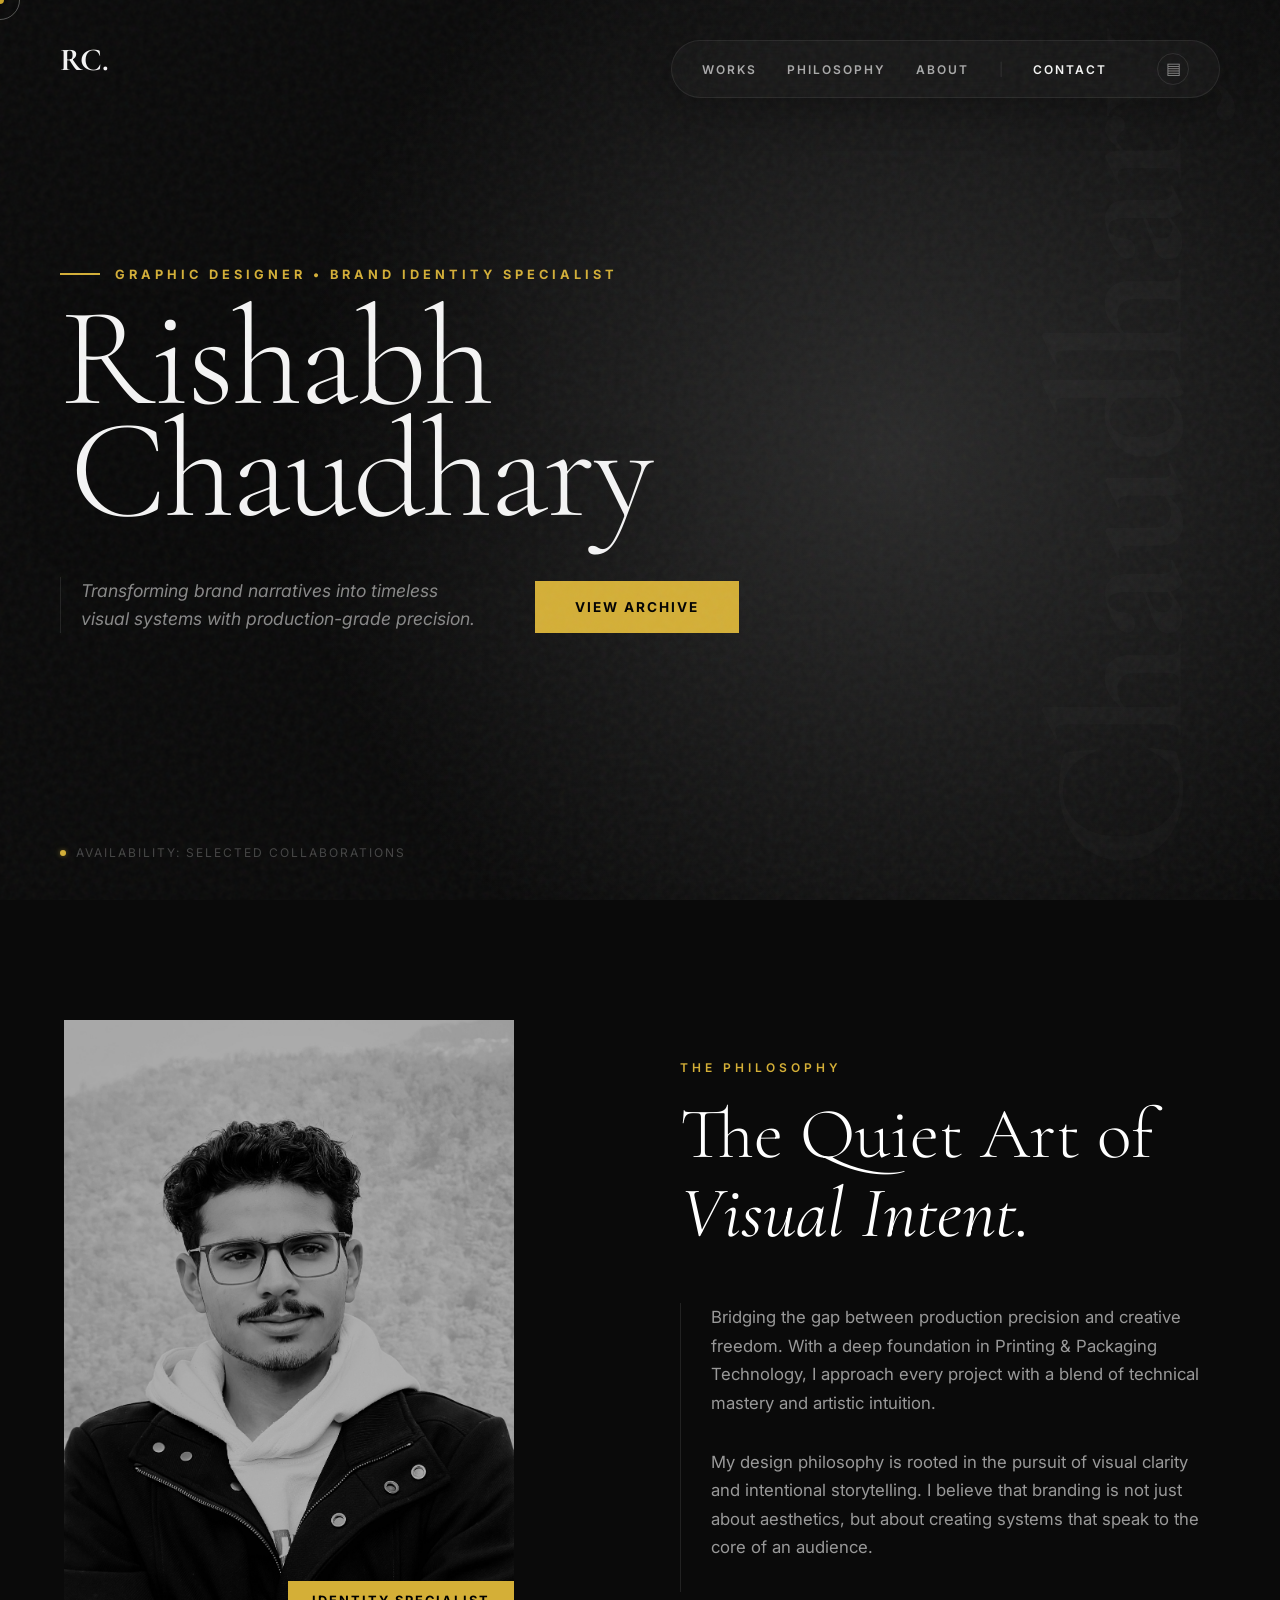
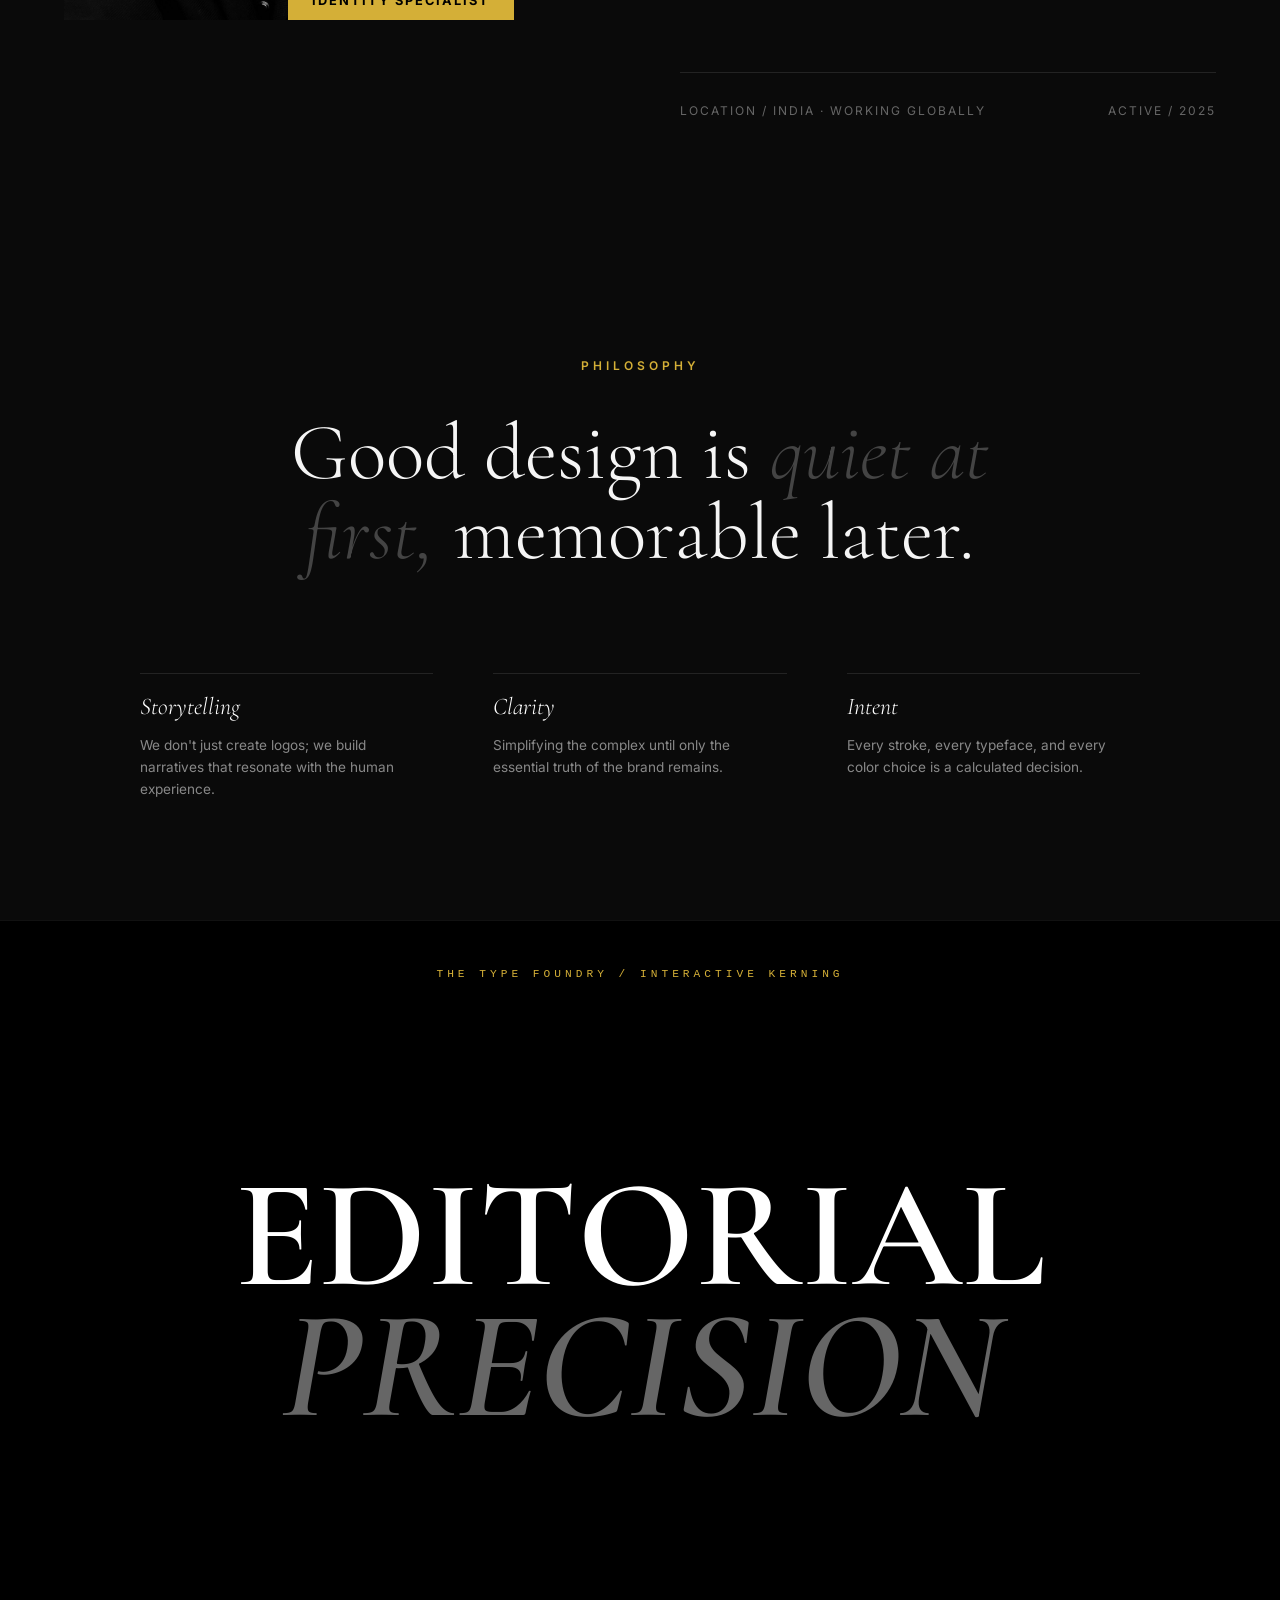
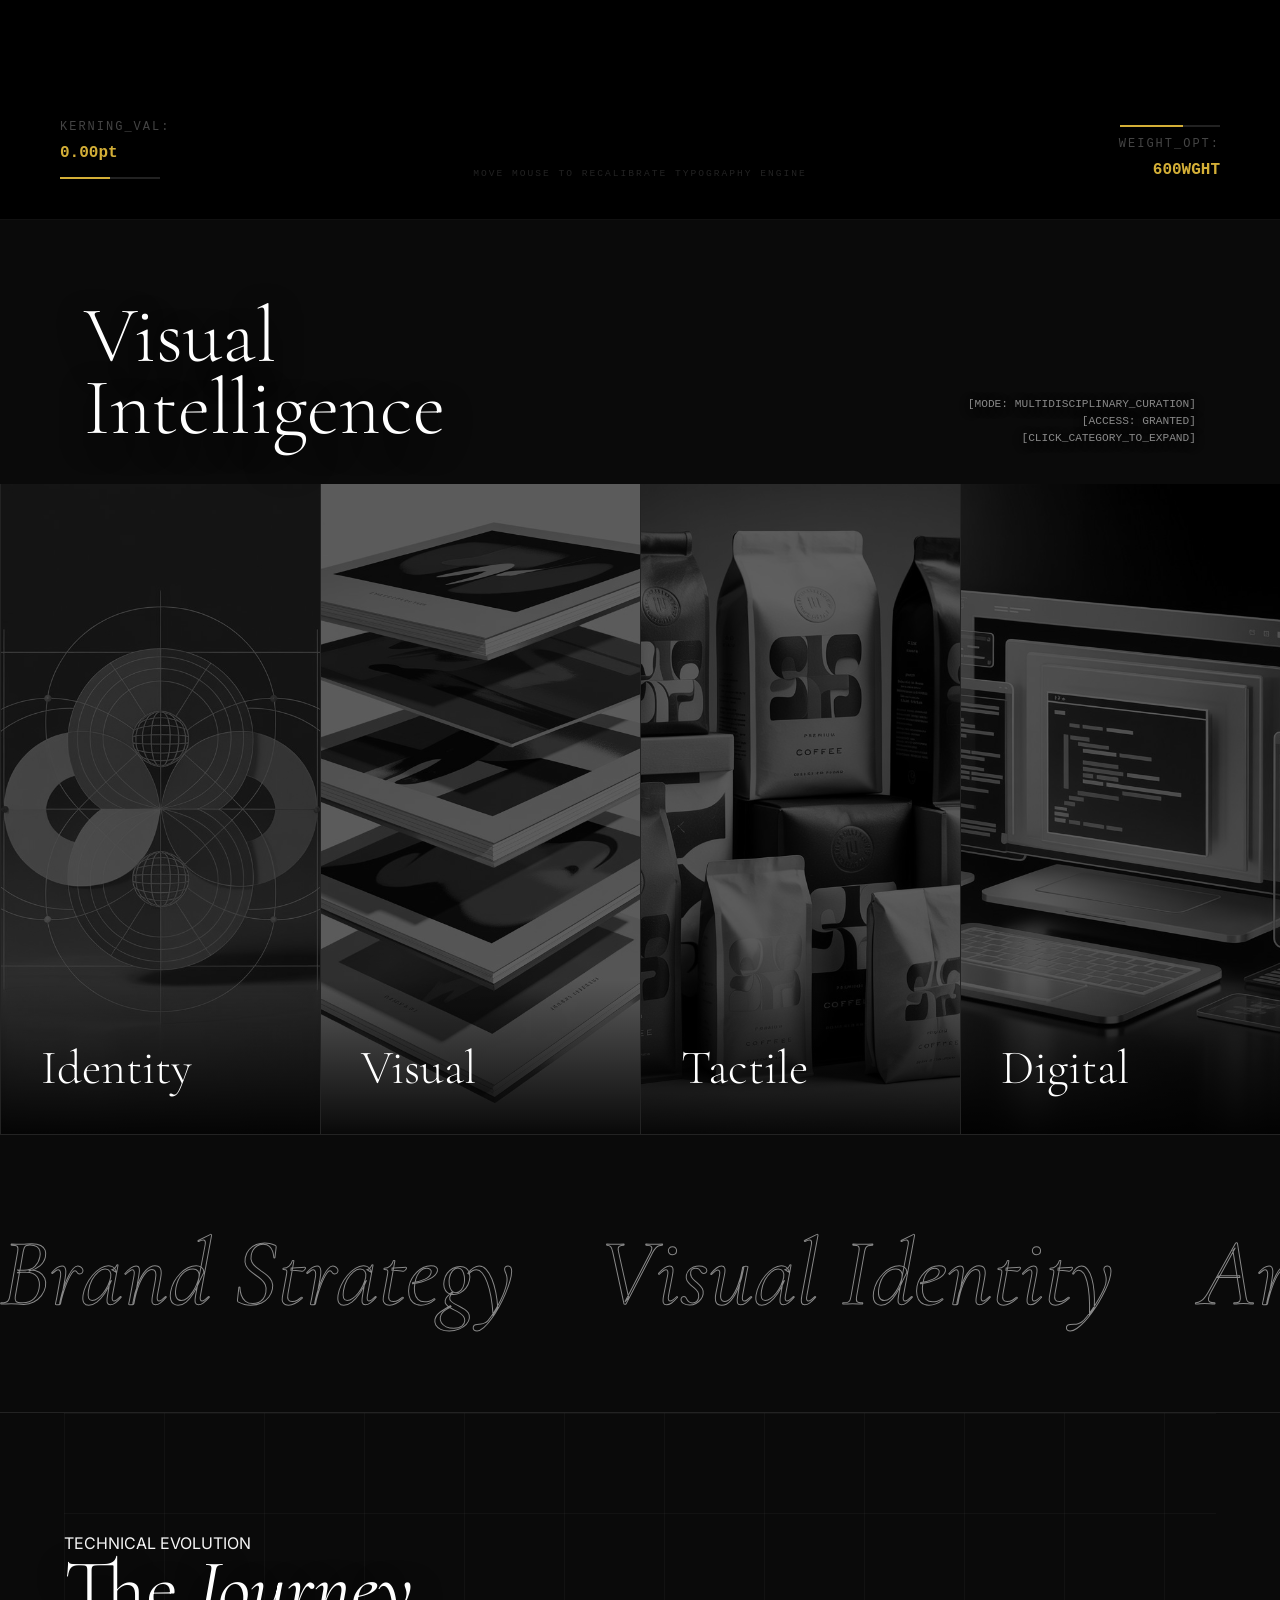
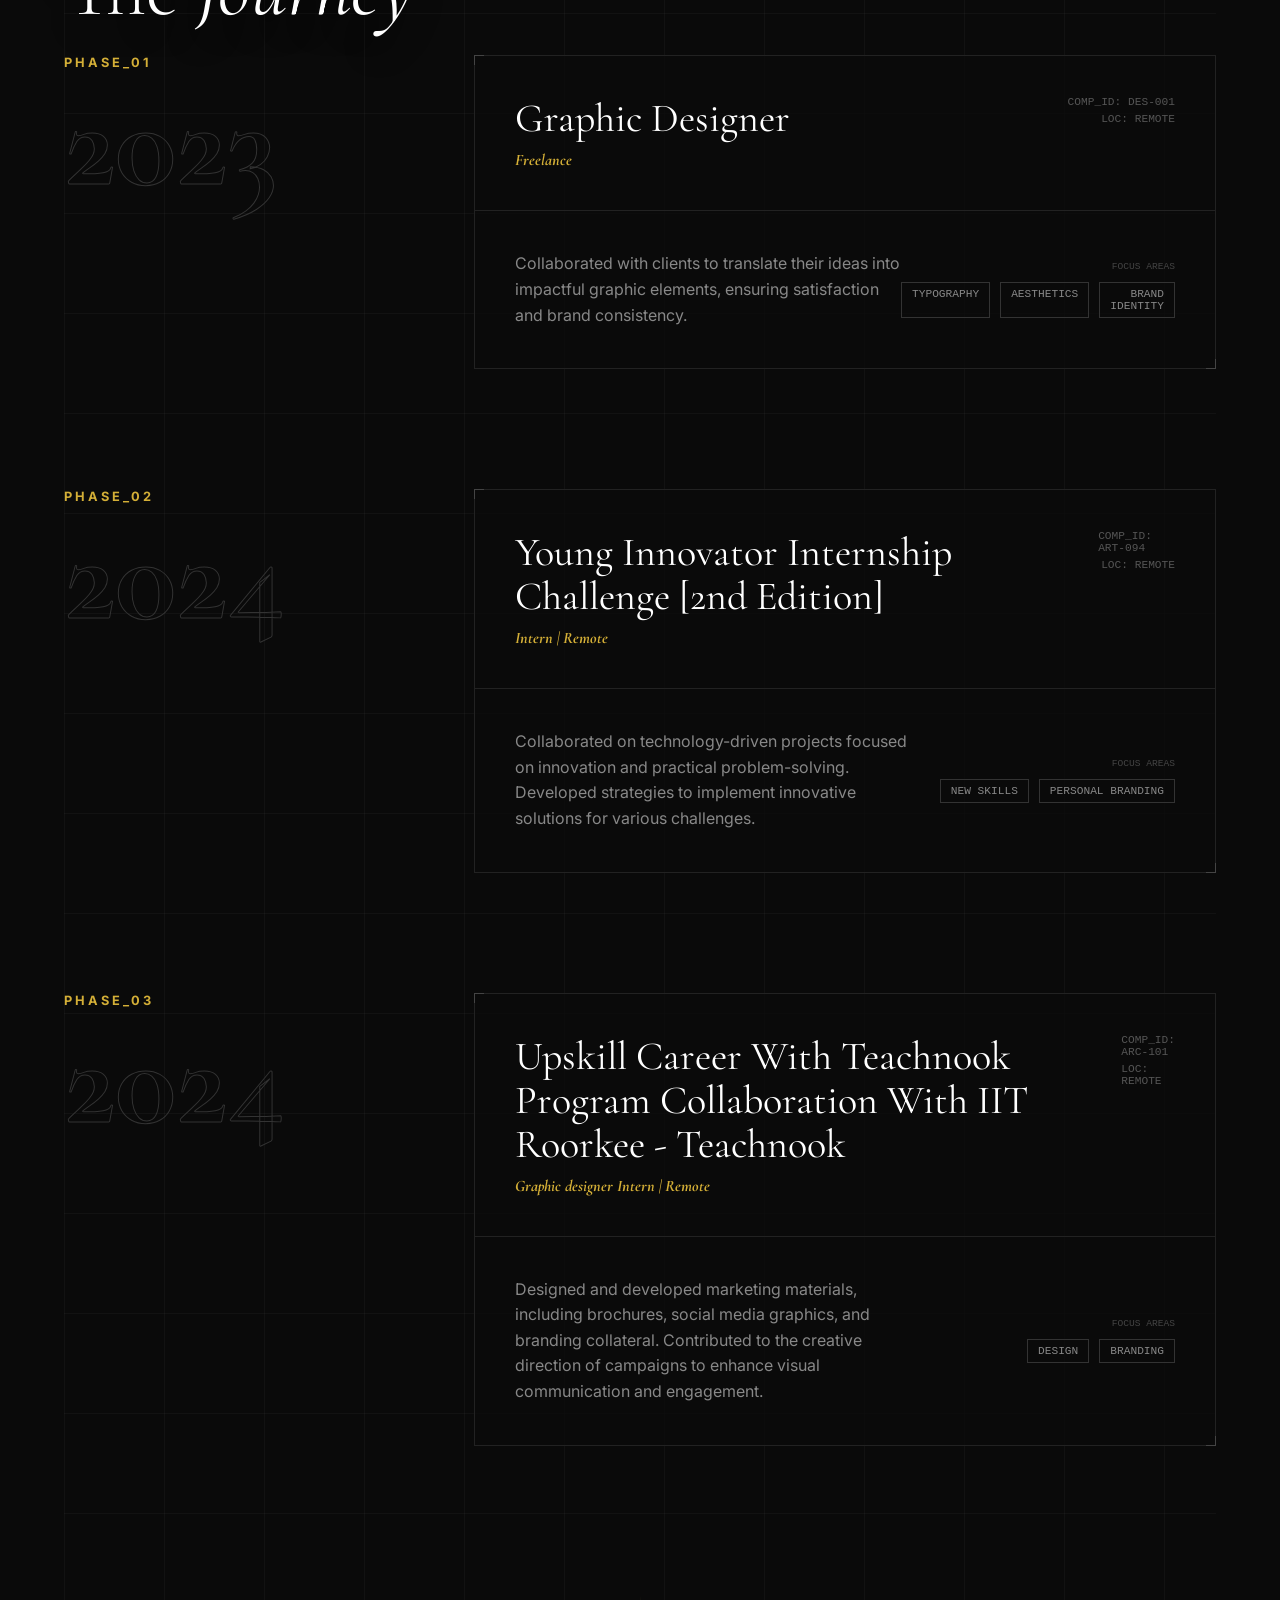
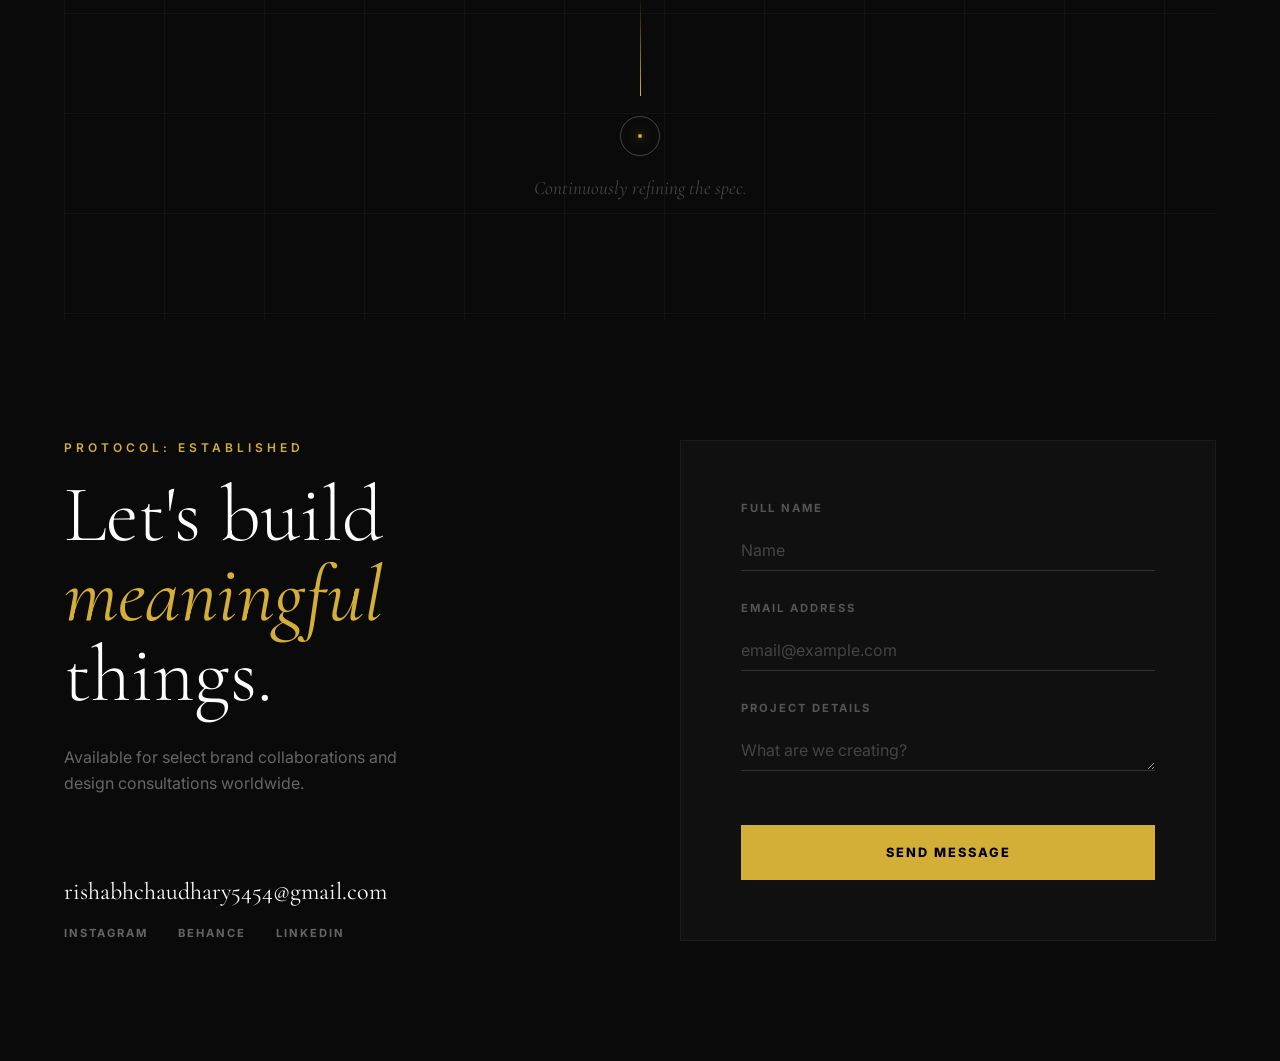
==== index.html @ 28a24e9d "Initial commit: High-end portfolio design with responsive layout and animations" ====
<!DOCTYPE html>
<html lang="en">

<head>
    <meta charset="UTF-8">
    <meta name="viewport" content="width=device-width, initial-scale=1.0">
    <title>Rishabh Chaudhary | Brand Architect</title>
    <link rel="stylesheet" href="styles.css">
</head>

<body>
    <!-- Film Grain Overlay -->
    <div class="grain-overlay"></div>

    <!-- Loading Screen (Cinematic Blueprint) -->
    <div id="loader" class="loader-container">
        <div class="loader-grid-bg"></div>

        <!-- Center Content -->
        <div class="loader-content">
            <div class="loader-logo-frame">
                <span class="loader-logo-text">RC.</span>
                <div class="loader-scanline"></div>
            </div>
            <div class="loader-title">VISUAL INTELLIGENCE</div>
            <div class="loader-status">INITIALIZING SYSTEM...</div>
        </div>

        <!-- Corner Data -->
        <div class="loader-corner tl">
            <span>SYS_CHECK: OK</span>
            <span>MEM: <span id="mem-val">45</span>%</span>
        </div>
        <div class="loader-corner tr">
            <span>LOC: NEW_PORTFOLIO</span>
            <span>V.2.0.25</span>
        </div>
        <div class="loader-corner bl">
            <span>LAT: 28.6139° N</span>
            <span>LNG: 77.2090° E</span>
        </div>
        <div class="loader-corner br">
            <span id="loader-counter">00</span>
            <span class="loader-label">LOAD_PROGRESS</span>
        </div>
    </div>

    <!-- Navigation (Floating Pill) -->
    <nav class="nav-container">
        <a href="#" class="logo">RC.</a>
        <div class="nav-pill">
            <!-- Mobile Nav Toggle -->
            <button id="nav-toggle" class="nav-toggle-btn" aria-label="Toggle Menu">
                <span class="nav-icon">＋</span>
            </button>

            <!-- Nav Links (Desktop) / Drawer (Mobile) -->
            <div class="nav-links-wrapper" id="nav-drawer">
                <a href="#work" class="nav-item">Works</a>
                <a href="#philosophy" class="nav-item">Philosophy</a>
                <a href="#about" class="nav-item">About</a>
                <span class="nav-divider">|</span>
                <a href="#contact" class="nav-item contact-link">Contact</a>
            </div>

            <!-- Blueprint Toggle -->
            <button id="blueprint-toggle" class="bp-toggle-btn" title="Toggle Blueprint Mode">
                <span class="bp-icon">▤</span>
            </button>
        </div>
    </nav>

    <!-- Hero Section -->
    <header class="hero">
        <!-- Background Gradient -->
        <div class="hero-bg-gradient"></div>

        <!-- Vertical Watermark -->
        <div class="hero-watermark">Chaudhary</div>

        <div class="hero-content container">
            <!-- Top Tag -->
            <div class="hero-top-tag">
                <span class="gold-dash"></span>
                Graphic Designer • Brand Identity Specialist
            </div>

            <!-- Main Title -->
            <h1 class="hero-title">Rishabh<br><span class="hero-italic"> </span>Chaudhary</span></h1>

            <!-- Description Row -->
            <div class="hero-desc-row">
                <p class="hero-desc-text">
                    Transforming brand narratives into timeless<br>
                    visual systems with production-grade precision.
                </p>
                <a href="#visual-intelligence" class="btn-solid-gold">View Archive</a>
            </div>
        </div>

        <!-- Bottom Left Availability -->
        <div class="availability-bar">
            <span class="status-dot"></span>
            Availability: Selected Collaborations
        </div>
    </header>

    <!-- About Section (High End) -->
    <section id="about" class="section-padding container">
        <div class="about-grid">
            <div class="about-image-wrapper">
                <div class="about-image" style="background-image: url('images/portrait.jpg');"></div>
                <!-- Identity Specialist Badge -->
                <div class="identity-badge">Identity Specialist</div>
            </div>

            <div class="about-content">
                <div class="section-label">The Philosophy</div>
                <h2 class="about-headline">The Quiet Art of <br><span class="serif-italic">Visual Intent.</span></h2>

                <div class="about-body-group">
                    <div class="body-indicator"></div>
                    <div class="about-text-content">
                        <p>Bridging the gap between production precision and creative freedom. With a deep foundation in
                            Printing & Packaging Technology, I approach every project with a blend of technical mastery
                            and artistic intuition.</p>
                        <p>My design philosophy is rooted in the pursuit of visual clarity and intentional storytelling.
                            I believe that branding is not just about aesthetics, but about creating systems that speak
                            to the core of an audience.</p>
                    </div>
                </div>

                <div class="about-footer">
                    <span>Location / India · Working Globally</span>
                    <span>Active / 2025</span>
                </div>
            </div>
        </div>
    </section>

    <!-- Philosophy Section (New) -->
    <section id="philosophy" class="section-padding container">
        <div class="philosophy-wrapper">
            <div class="section-label centered">Philosophy</div>

            <h2 class="philosophy-quote">
                Good design is <span class="quote-dim">quiet at<br>first,</span> memorable later.
            </h2>

            <div class="philosophy-grid">
                <div class="philo-item">
                    <h3 class="philo-title">Storytelling</h3>
                    <p class="philo-desc">We don't just create logos; we build narratives that resonate with the human
                        experience.</p>
                </div>
                <div class="philo-item">
                    <h3 class="philo-title">Clarity</h3>
                    <p class="philo-desc">Simplifying the complex until only the essential truth of the brand remains.
                    </p>
                </div>
                <div class="philo-item">
                    <h3 class="philo-title">Intent</h3>
                    <p class="philo-desc">Every stroke, every typeface, and every color choice is a calculated decision.
                    </p>
                </div>
            </div>
        </div>
    </section>

    <!-- The Type Foundry (Typography Lab) -->
    <section id="type-foundry" class="tf-section">
        <!-- Top Label -->
        <div class="tf-header">
            <span class="tf-label">The Type Foundry / Interactive Kerning</span>
        </div>

        <!-- Main Interactive Display -->
        <div class="tf-display-container">
            <div class="tf-word-row">
                <span class="tf-char">E</span><span class="tf-char">D</span><span class="tf-char">I</span><span
                    class="tf-char">T</span><span class="tf-char">O</span><span class="tf-char">R</span><span
                    class="tf-char">I</span><span class="tf-char">A</span><span class="tf-char">L</span>
            </div>
            <div class="tf-word-row italic">
                <span class="tf-char">P</span><span class="tf-char">R</span><span class="tf-char">E</span><span
                    class="tf-char">C</span><span class="tf-char">I</span><span class="tf-char">S</span><span
                    class="tf-char">I</span><span class="tf-char">O</span><span class="tf-char">N</span>
            </div>
        </div>

        <!-- Heads-Up Display (HUD) -->
        <div class="tf-hud">
            <div class="hud-group">
                <span class="hud-label">KERNING_VAL:</span>
                <span id="kerning-value" class="hud-value">-0.00pt</span>
                <div class="hud-bar-track">
                    <div id="kerning-bar" class="hud-bar-fill"></div>
                </div>
            </div>

            <div class="hud-center-msg">
                MOVE MOUSE TO RECALIBRATE TYPOGRAPHY ENGINE
            </div>

            <div class="hud-group right-align">
                <div class="hud-bar-track">
                    <div id="weight-bar" class="hud-bar-fill"></div>
                </div>
                <span class="hud-label">WEIGHT_OPT:</span>
                <span id="weight-value" class="hud-value">500WGHT</span>
            </div>
        </div>
    </section>

    <!-- Visual Intelligence (Works Redesign) -->
    <section id="visual-intelligence" class="vi-section">
        <div class="vi-header container">
            <h2 class="vi-title">Visual<br>Intelligence</h2>
            <div class="vi-meta">
                <span>[MODE: MULTIDISCIPLINARY_CURATION]</span>
                <span>[ACCESS: GRANTED]</span>
                <span>[CLICK_CATEGORY_TO_EXPAND]</span>
            </div>
        </div>

        <div class="vi-grid">
            <!-- Identity -->
            <a href="work-identity.html" class="vi-col">
                <div class="vi-bg" style="background-image: url('images/logo.jpeg');">
                </div>
                <div class="vi-overlay"></div>
                <div class="vi-content">
                    <span class="vi-module">MODULE_01</span>
                    <h3 class="vi-label">Identity</h3>
                    <div class="vi-icon">✦</div>
                </div>
            </a>

            <!-- Visual -->
            <a href="work-visual.html" class="vi-col">
                <div class="vi-bg" style="background-image: url('images/posters.jpeg');">
                </div>
                <div class="vi-overlay"></div>
                <div class="vi-content">
                    <span class="vi-module">MODULE_02</span>
                    <h3 class="vi-label">Visual</h3>
                    <div class="vi-icon">✦</div>
                </div>
            </a>

            <!-- Tactile -->
            <a href="work-packaging.html" class="vi-col">
                <div class="vi-bg" style="background-image: url('images/tactile.jpeg');">
                </div>
                <div class="vi-overlay"></div>
                <div class="vi-content">
                    <span class="vi-module">MODULE_03</span>
                    <h3 class="vi-label">Tactile</h3>
                    <div class="vi-icon">✦</div>
                </div>
            </a>

            <!-- Digital -->
            <a href="work-digital.html" class="vi-col">
                <div class="vi-bg" style="background-image: url('images/digital.jpeg');">
                </div>
                <div class="vi-overlay"></div>
                <div class="vi-content">
                    <span class="vi-module">MODULE_04</span>
                    <h3 class="vi-label">Digital</h3>
                    <div class="vi-icon">✦</div>
                </div>
            </a>
        </div>
    </section>

    <!-- Marquee -->
    <section class="marquee-section">
        <div class="marquee-content">
            <span class="marquee-text">Brand Strategy</span>
            <span class="marquee-text">Visual Identity</span>
            <span class="marquee-text">Art Direction</span>
            <span class="marquee-text">Editorial Design</span>
            <span class="marquee-text">Brand Strategy</span>
            <span class="marquee-text">Visual Identity</span>
        </div>
    </section>

    <!-- Timeline (The Journey) -->
    <!-- The Archives (Blueprint Style) -->
    <section class="section-padding container bp-section">
        <!-- Background Grid handled in CSS -->

        <div class="archive-header-row">
            <div class="archive-subtitle">TECHNICAL EVOLUTION</div>
            <h2 class="archive-heading">The <span class="serif-italic">Journey</span></h2>
        </div>

        <div class="blueprint-container">
            <!-- Phase 01 -->
            <div class="bp-row">
                <div class="bp-left">
                    <div class="bp-phase">PHASE_01</div>
                    <div class="bp-year">2023</div>
                </div>
                <div class="bp-card">
                    <div class="bp-card-header">
                        <div class="bp-main-info">
                            <h3 class="bp-role">Graphic Designer</h3>
                            <div class="bp-company">Freelance</div>
                        </div>
                        <div class="bp-tech-specs">
                            <span>COMP_ID: DES-001</span>
                            <span>LOC: Remote</span>
                        </div>
                    </div>
                    <div class="bp-card-body">
                        <p class="bp-desc">Collaborated with clients to translate their ideas into impactful graphic
                            elements, ensuring satisfaction and brand consistency.</p>
                        <div class="bp-focus-areas">
                            <div class="focus-label">FOCUS AREAS</div>
                            <div class="focus-tags">
                                <span>TYPOGRAPHY</span>
                                <span>AESTHETICS</span>
                                <span>BRAND IDENTITY</span>
                            </div>
                        </div>
                    </div>
                    <!-- Corner decorations -->
                    <div class="corner-tl"></div>
                    <div class="corner-br"></div>
                </div>
            </div>

            <!-- Phase 02 -->
            <div class="bp-row">
                <div class="bp-left">
                    <div class="bp-phase">PHASE_02</div>
                    <div class="bp-year">2024</div>
                </div>
                <div class="bp-card">
                    <div class="bp-card-header">
                        <div class="bp-main-info">
                            <h3 class="bp-role">Young Innovator Internship Challenge [2nd Edition]</h3>
                            <div class="bp-company">Intern | Remote </div>
                        </div>
                        <div class="bp-tech-specs">
                            <span>COMP_ID: ART-094</span>
                            <span>LOC: Remote</span>
                        </div>
                    </div>
                    <div class="bp-card-body">
                        <p class="bp-desc">Collaborated on technology-driven projects focused on innovation and
                            practical problem-solving. Developed strategies to implement innovative solutions for
                            various challenges.</p>
                        <div class="bp-focus-areas">
                            <div class="focus-label">FOCUS AREAS</div>
                            <div class="focus-tags">
                                <span>NEW SKILLS</span>
                                <span>PERSONAL BRANDING</span>
                            </div>
                        </div>
                    </div>
                    <div class="corner-tl"></div>
                    <div class="corner-br"></div>
                </div>
            </div>

            <!-- Phase 03 -->
            <div class="bp-row">
                <div class="bp-left">
                    <div class="bp-phase">PHASE_03</div>
                    <div class="bp-year">2024</div>
                </div>
                <div class="bp-card">
                    <div class="bp-card-header">
                        <div class="bp-main-info">
                            <h3 class="bp-role">Upskill Career With Teachnook Program Collaboration With IIT Roorkee -
                                Teachnook</h3>
                            <div class="bp-company">Graphic designer Intern | Remote</div>
                        </div>
                        <div class="bp-tech-specs">
                            <span>COMP_ID: ARC-101</span>
                            <span>LOC: Remote</span>
                        </div>
                    </div>
                    <div class="bp-card-body">
                        <p class="bp-desc">Designed and developed marketing materials, including brochures, social media
                            graphics, and branding collateral. Contributed to the creative direction of campaigns to
                            enhance visual communication and engagement.</p>
                        <div class="bp-focus-areas">
                            <div class="focus-label">FOCUS AREAS</div>
                            <div class="focus-tags">
                                <span>DESIGN</span>
                                <span>BRANDING</span>
                            </div>
                        </div>
                    </div>
                    <div class="corner-tl"></div>
                    <div class="corner-br"></div>
                </div>
            </div>
        </div>

        <!-- Spec Refinement Graphic -->
        <div class="spec-graphic">
            <div class="spec-line"></div>
            <div class="spec-dot"></div>
            <p class="spec-text">Continuously refining the spec.</p>
        </div>

    </section>


    <!-- Contact Suite (Redesign) -->
    <section id="contact" class="section-padding container">
        <div class="contact-grid">
            <div class="contact-info">
                <div class="section-label text-gold">Protocol: Established</div>
                <h2 class="contact-headline">Let's build <br><span class="serif-italic text-gold">meaningful</span><br>
                    things.</h2>
                <p class="contact-sub">Available for select brand collaborations and <br>design consultations worldwide.
                </p>

                <div class="contact-meta">
                    <a href="mailto:hello@rishabh.studio" class="contact-email">rishabhchaudhary5454@gmail.com</a>

                    <div class="contact-socials">
                        <a href="#" class="social-link">Instagram</a>
                        <a href="#" class="social-link">Behance</a>
                        <a href="#" class="social-link">Linkedin</a>
                    </div>
                </div>
            </div>

            <div class="contact-form-card">
                <form class="contact-form-inner">
                    <div class="form-group">
                        <label class="form-label">Full Name</label>
                        <input type="text" class="form-input" placeholder="Name">
                    </div>
                    <div class="form-group">
                        <label class="form-label">Email Address</label>
                        <input type="email" class="form-input" placeholder="email@example.com">
                    </div>
                    <div class="form-group">
                        <label class="form-label">Project Details</label>
                        <textarea class="form-input" rows="1" placeholder="What are we creating?"></textarea>
                    </div>
                    <button type="submit" class="btn-block-gold">Send Message</button>

                </form>
            </div>
        </div>
    </section>

    <script src="script.js"></script>
</body>

</html>
---- styles.css ----
/* 
  Project: Rishabh Chaudhary - Portfolio
  Theme: Noir & Gold
  Font: Cormorant Garamond (Serif), Inter (Sans-Serif)
*/

@import url('https://fonts.googleapis.com/css2?family=Cormorant+Garamond:ital,wght@0,300;0,400;0,500;0,600;0,700;1,300;1,400;1,500;1,600;1,700&family=Inter:wght@300;400;500;600&display=swap');

:root {
  --color-bg: #0A0A0A;
  --color-accent: #D4AF37;
  --color-text-primary: #F5F5F5;
  --color-text-secondary: #888888;
  --color-glass: rgba(255, 255, 255, 0.05);
  --color-glass-border: rgba(255, 255, 255, 0.1);

  --font-serif: 'Cormorant Garamond', serif;
  --font-sans: 'Inter', sans-serif;

  --transition-slow: 0.8s cubic-bezier(0.2, 0.8, 0.2, 1);
  --transition-medium: 0.5s cubic-bezier(0.2, 0.8, 0.2, 1);
  --transition-fast: 0.3s ease;
}

*,
*::before,
*::after {
  box-sizing: border-box;
  margin: 0;
  padding: 0;
  cursor: none;
  /* Custom cursor everywhere */
}

html {
  font-size: 16px;
  scroll-behavior: smooth;
}

body {
  background-color: var(--color-bg);
  color: var(--color-text-primary);
  font-family: var(--font-sans);
  overflow-x: hidden;
  position: relative;
  -webkit-font-smoothing: antialiased;
}

/* --- Atmospherics: Film Grain --- */
.grain-overlay {
  position: fixed;
  top: 0;
  left: 0;
  width: 100%;
  height: 100%;
  pointer-events: none;
  z-index: 9999;
  opacity: 0.05;
  background-image: url("data:image/svg+xml,%3Csvg viewBox='0 0 200 200' xmlns='http://www.w3.org/2000/svg'%3E%3Cfilter id='noiseFilter'%3E%3CfeTurbulence type='fractalNoise' baseFrequency='0.65' numOctaves='3' stitchTiles='stitch'/%3E%3C/filter%3E%3Crect width='100%25' height='100%25' filter='url(%23noiseFilter)'/%3E%3C/svg%3E");
}

/* --- Typography --- */
h1,
h2,
h3,
h4,
h5,
h6 {
  font-family: var(--font-serif);
  font-weight: 300;
  line-height: 1.1;
  color: var(--color-text-primary);
}

.text-gold {
  color: var(--color-accent);
}

.text-secondary {
  color: var(--color-text-secondary);
}

.font-serif {
  font-family: var(--font-serif);
}

.font-sans {
  font-family: var(--font-sans);
}

/* --- Custom Cursor --- */
.cursor-dot {
  width: 8px;
  height: 8px;
  background-color: var(--color-accent);
  border-radius: 50%;
  position: fixed;
  top: 0;
  left: 0;
  transform: translate(-50%, -50%);
  pointer-events: none;
  z-index: 10000;
  mix-blend-mode: difference;
}

.cursor-ring {
  width: 40px;
  height: 40px;
  border: 1px solid var(--color-accent);
  border-radius: 50%;
  position: fixed;
  top: 0;
  left: 0;
  transform: translate(-50%, -50%);
  pointer-events: none;
  z-index: 9999;
  transition: width 0.3s, height 0.3s, background-color 0.3s;
}

/* Hover state for cursor */
body.hovering .cursor-ring {
  width: 60px;
  height: 60px;
  background-color: rgba(212, 175, 55, 0.1);
  border-color: transparent;
}

/* --- Layout Utilities --- */
.container {
  width: 90%;
  max-width: 1440px;
  margin: 0 auto;
  padding: 0 20px;
}

.section-padding {
  padding: 120px 0;
}

/* --- Navigation (Floating) --- */
.nav-container {
  position: fixed;
  top: 0;
  left: 0;
  width: 100%;
  padding: 40px 60px;
  display: flex;
  justify-content: space-between;
  align-items: flex-start;
  z-index: 1000;
  pointer-events: none;
  /* Let clicks pass through container to hero if needed, but children need events */
}

.nav-container>* {
  pointer-events: auto;
}

.logo {
  font-family: var(--font-serif);
  font-size: 2rem;
  font-weight: 700;
  color: var(--color-text-primary);
  text-decoration: none;
}

.logo span {
  color: var(--color-accent);
}

/* If we want colored dot */

.nav-pill {
  background: rgba(30, 30, 30, 0.4);
  backdrop-filter: blur(20px);
  -webkit-backdrop-filter: blur(20px);
  border: 1px solid rgba(255, 255, 255, 0.08);
  border-radius: 50px;
  padding: 12px 30px;
  display: flex;
  align-items: center;
  gap: 30px;
  box-shadow: 0 10px 40px rgba(0, 0, 0, 0.3);
}

.nav-item {
  color: #aaa;
  text-decoration: none;
  font-size: 0.75rem;
  letter-spacing: 2px;
  text-transform: uppercase;
  font-weight: 600;
  transition: color 0.3s ease;
}

.nav-item:hover {
  color: var(--color-text-primary);
}

.nav-divider {
  color: rgba(255, 255, 255, 0.1);
  font-size: 0.8rem;
}

.contact-link {
  color: var(--color-text-primary);
}


/* --- Hero Section --- */
.hero {
  height: 100vh;
  position: relative;
  overflow: hidden;
  display: flex;
  align-items: center;
}

.hero-bg-gradient {
  position: absolute;
  top: 0;
  left: 0;
  width: 100%;
  height: 100%;
  z-index: -1;
  background: radial-gradient(circle at 70% 50%, #2a2a2a 0%, #0A0A0A 60%);
}

.hero-watermark {
  position: absolute;
  right: 5%;
  top: 50%;
  transform: translateY(-50%) rotate(180deg);
  writing-mode: vertical-rl;
  font-family: var(--font-serif);
  font-size: 15vw;
  /* Massive size */
  font-weight: 700;
  color: rgba(255, 255, 255, 0.02);
  line-height: 1;
  pointer-events: none;
  white-space: nowrap;
}

.hero-content {
  position: relative;
  z-index: 1;
  width: 100%;
  padding-left: 60px;
  /* Adjust for container */
}

.hero-top-tag {
  display: flex;
  align-items: center;
  gap: 15px;
  color: var(--color-accent);
  font-size: 0.8rem;
  letter-spacing: 4px;
  text-transform: uppercase;
  font-weight: 700;
  margin-bottom: 20px;
  opacity: 0;
  animation: fadeUp 1s cubic-bezier(0.2, 0.8, 0.2, 1) forwards 0.2s;
}

.gold-dash {
  width: 40px;
  height: 2px;
  background-color: var(--color-accent);
}

.hero-title {
  font-size: 11vw;
  /* Slightly massive */
  line-height: 0.8;
  letter-spacing: -3px;
  margin-bottom: 50px;
  color: var(--color-text-primary);
  text-shadow: 0 20px 50px rgba(0, 0, 0, 0.5);
  opacity: 0;
  animation: fadeUp 1s cubic-bezier(0.2, 0.8, 0.2, 1) forwards 0.4s;
}

.hero-italic {
  font-style: italic;
  font-weight: 500;
  padding-left: 10px;
}

.hero-desc-row {
  display: flex;
  align-items: flex-end;
  gap: 60px;
  opacity: 0;
  animation: fadeUp 1s cubic-bezier(0.2, 0.8, 0.2, 1) forwards 0.6s;
}

.hero-desc-text {
  font-size: 1.1rem;
  font-style: italic;
  color: #888;
  line-height: 1.6;
  max-width: 450px;
  border-left: 1px solid rgba(255, 255, 255, 0.1);
  padding-left: 20px;
}

.btn-solid-gold {
  background-color: var(--color-accent);
  color: #000;
  padding: 18px 40px;
  text-decoration: none;
  text-transform: uppercase;
  font-weight: 700;
  font-size: 0.85rem;
  letter-spacing: 2px;
  transition: transform 0.3s ease, box-shadow 0.3s ease;
}

.btn-solid-gold:hover {
  transform: translateY(-2px);
  box-shadow: 0 10px 20px rgba(212, 175, 55, 0.2);
}

.availability-bar {
  position: absolute;
  bottom: 40px;
  left: 60px;
  /* Aligned with padding */
  display: flex;
  align-items: center;
  gap: 10px;
  font-size: 0.75rem;
  letter-spacing: 2px;
  text-transform: uppercase;
  color: #444;
  opacity: 0;
  animation: fadeIn 1s ease forwards 1s;
}

.status-dot {
  width: 6px;
  height: 6px;
  background-color: #555;
  /* Dimmed state by default */
  border-radius: 50%;
}

/* If active/green desired */
.status-dot {
  background-color: #D4AF37;
  box-shadow: 0 0 5px rgba(212, 175, 55, 0.5);
}

/* --- About Section (Quiet Art) --- */
/* --- About Section (High End) --- */
.about-grid {
  display: grid;
  grid-template-columns: 1fr 1fr;
  gap: 80px;
  align-items: flex-start;
}

.about-image-wrapper {
  position: relative;
  width: 100%;
  max-width: 450px;
  /* Constrain width */
}

.about-image {
  width: 100%;
  aspect-ratio: 3/4;
  /* Vertical portrait */
  background-size: cover;
  background-position: center;
  filter: grayscale(100%);
  transition: filter var(--transition-slow);
}

.about-image:hover {
  filter: grayscale(0%);
}

.identity-badge {
  position: absolute;
  bottom: 0;
  right: 0;
  background-color: var(--color-accent);
  color: #000;
  padding: 12px 24px;
  font-family: var(--font-sans);
  font-weight: 700;
  text-transform: uppercase;
  letter-spacing: 2px;
  font-size: 0.8rem;
  z-index: 2;
}

.about-content {
  padding-top: 40px;
}

.section-label {
  color: var(--color-accent);
  font-family: var(--font-sans);
  font-size: 0.75rem;
  letter-spacing: 4px;
  text-transform: uppercase;
  margin-bottom: 20px;
  font-weight: 600;
}

.about-headline {
  font-family: var(--font-serif);
  font-size: 4.5rem;
  line-height: 1.1;
  font-weight: 300;
  margin-bottom: 50px;
  color: #fff;
}

.serif-italic {
  font-family: var(--font-serif);
  font-style: italic;
  font-weight: 400;
  /* Regular italic */
}

.about-body-group {
  display: flex;
  gap: 30px;
  margin-bottom: 80px;
}

.body-indicator {
  width: 1px;
  background: rgba(255, 255, 255, 0.1);
  flex-shrink: 0;
}

.about-text-content {
  flex: 1;
}

.about-text-content p {
  font-family: var(--font-sans);
  font-size: 1.05rem;
  line-height: 1.7;
  color: #999;
  margin-bottom: 30px;
}

.about-footer {
  display: flex;
  justify-content: space-between;
  border-top: 1px solid rgba(255, 255, 255, 0.1);
  padding-top: 30px;
  font-family: var(--font-sans);
  font-size: 0.75rem;
  letter-spacing: 2px;
  text-transform: uppercase;
  color: #666;
}

/* Shared for centered labels if needed */
.section-label.centered {
  text-align: center;
  margin-bottom: 40px;
}

/* --- Philosophy Section --- */
.philosophy-wrapper {
  max-width: 1000px;
  margin: 0 auto;
  text-align: center;
}

.philosophy-quote {
  font-family: var(--font-serif);
  font-size: 5rem;
  line-height: 1;
  margin-bottom: 100px;
  font-weight: 300;
}

.quote-dim {
  color: #444;
  font-style: italic;
}

.philosophy-grid {
  display: grid;
  grid-template-columns: repeat(3, 1fr);
  gap: 60px;
  text-align: left;
}

.philo-item {
  border-top: 1px solid rgba(255, 255, 255, 0.1);
  padding-top: 20px;
}

.philo-title {
  font-family: var(--font-serif);
  font-style: italic;
  font-size: 1.5rem;
  color: #fff;
  margin-bottom: 15px;
}

.philo-desc {
  font-family: var(--font-sans);
  font-size: 0.85rem;
  color: #888;
  line-height: 1.6;
}

/* --- Visual Intelligence Section --- */
.vi-section {
  width: 100vw;
  margin-left: calc(-50vw + 50%);
  /* Break out of container */
  padding: 0;
  position: relative;
  overflow: hidden;
}

.vi-header {
  display: flex;
  justify-content: space-between;
  align-items: flex-end;
  padding: 80px 20px 40px;
  position: relative;
  z-index: 10;
  max-width: 1400px;
  margin: 0 auto;
}

.vi-title {
  font-family: var(--font-serif);
  font-size: 5rem;
  line-height: 0.9;
  color: #fff;
  text-shadow: 0 10px 30px rgba(0, 0, 0, 0.8);
}

.vi-rc {
  font-family: var(--font-sans);
  font-size: 1rem;
  vertical-align: super;
  margin-right: 10px;
}

.vi-meta {
  text-align: right;
  font-family: monospace;
  font-size: 0.7rem;
  color: #888;
  display: flex;
  flex-direction: column;
  gap: 5px;
  text-shadow: 0 2px 10px rgba(0, 0, 0, 1);
}

.vi-grid {
  display: grid;
  grid-template-columns: repeat(4, 1fr);
  height: calc(100vh - 250px);
  /* Adjust height to fit screen with header */
  width: 100%;
}

.vi-col {
  position: relative;
  overflow: hidden;
  border-left: 1px solid rgba(255, 255, 255, 0.1);
  transition: all 0.5s cubic-bezier(0.2, 0.8, 0.2, 1);
  text-decoration: none;
  cursor: pointer;
}

.vi-col:hover {
  flex-grow: 1.5;
  /* Slight expand effect if using flex, here just z-index */
  z-index: 5;
  border-left-color: rgba(255, 255, 255, 0.3);
}

.vi-bg {
  position: absolute;
  top: 0;
  left: 0;
  width: 100%;
  height: 100%;
  background-size: cover;
  background-position: center;
  transition: transform 0.8s ease;
  filter: grayscale(100%) brightness(0.4);
}

.vi-col:hover .vi-bg {
  transform: scale(1.1);
  filter: grayscale(0%) brightness(0.8);
}

.vi-content {
  position: absolute;
  bottom: 0;
  left: 0;
  width: 100%;
  padding: 40px;
  z-index: 2;
  background: linear-gradient(to top, rgba(0, 0, 0, 0.9), transparent);
}

.vi-module {
  font-family: monospace;
  color: var(--color-accent);
  font-size: 0.7rem;
  display: block;
  margin-bottom: 10px;
  transform: translateY(20px);
  opacity: 0;
  transition: all 0.4s ease;
}

.vi-col:hover .vi-module {
  transform: translateY(0);
  opacity: 1;
}

.vi-label {
  font-family: var(--font-serif);
  font-size: 3rem;
  color: #fff;
  margin: 0;
}

.vi-icon {
  position: absolute;
  top: 40px;
  right: 40px;
  color: var(--color-accent);
  font-size: 1.5rem;
  opacity: 0;
  transition: opacity 0.4s ease;
}

.vi-col:hover .vi-icon {
  opacity: 1;
}

/* --- Showcase Pages --- */
.showcase-container {
  height: 100vh;
  width: 100%;
  background: #050505;
  color: #fff;
  position: relative;
  overflow: hidden;
}

.showcase-header {
  position: absolute;
  top: 0;
  left: 0;
  width: 100%;
  padding: 40px 60px;
  display: flex;
  justify-content: space-between;
  align-items: center;
  z-index: 10;
}

.sc-left {
  display: flex;
  align-items: center;
  gap: 30px;
}

.back-btn {
  width: 40px;
  height: 40px;
  border: 1px solid #333;
  border-radius: 50%;
  display: flex;
  align-items: center;
  justify-content: center;
  color: #fff;
  text-decoration: none;
  transition: all 0.3s ease;
}

.back-btn:hover {
  border-color: var(--color-accent);
  color: var(--color-accent);
}

.sc-title {
  font-family: var(--font-serif);
  font-size: 1rem;
  color: var(--color-accent);
  letter-spacing: 2px;
  text-transform: uppercase;
  margin: 0;
}

.sc-right {
  font-family: monospace;
  color: #444;
  font-size: 0.8rem;
}

.showcase-grid {
  display: grid;
  grid-template-columns: 1.5fr 1fr;
  height: 100%;
}

.sc-image-col {
  padding: 120px 60px 60px;
  /* Leave space for header */
  display: flex;
  align-items: center;
  justify-content: center;
}

.sc-image {
  width: 100%;
  height: 80%;
  background-size: cover;
  background-position: center;
  border: 1px solid #222;
  box-shadow: 0 20px 50px rgba(0, 0, 0, 0.5);
}

.sc-content-col {
  padding: 180px 80px 60px 0;
  display: flex;
  flex-direction: column;
  justify-content: center;
}

.sc-meta-row {
  display: flex;
  align-items: center;
  gap: 20px;
  margin-bottom: 30px;
  flex-wrap: wrap;
}

.sc-ref {
  font-family: monospace;
  color: var(--color-accent);
  background: rgba(212, 175, 55, 0.1);
  padding: 5px 10px;
  font-size: 0.8rem;
}

.sc-dot {
  width: 40px;
  height: 40px;
  border: 1px solid #333;
  border-radius: 50%;
  position: relative;
}

.sc-dot::after {
  content: '';
  position: absolute;
  top: 50%;
  left: 50%;
  transform: translate(-50%, -50%);
  width: 4px;
  height: 4px;
  background: var(--color-accent);
  border-radius: 50%;
}

.sc-project-title {
  font-family: var(--font-serif);
  font-size: clamp(2.5rem, 5vw, 4.5rem);
  line-height: 1;
  margin-bottom: 30px;
  color: #fff;
}

.sc-desc {
  font-family: var(--font-sans);
  color: #888;
  font-size: 1.1rem;
  line-height: 1.6;
  max-width: 500px;
  margin-bottom: 60px;
}

/* --- Type Foundry (Typography Lab) --- */


/* --- Mobile Navigation & Responsive Adjustments --- */

/* Nav Toggle Button (Hidden on Desktop) */
.nav-toggle-btn {
  display: none;
  background: none;
  border: none;
  color: var(--color-text-primary);
  font-size: 1.2rem;
  cursor: pointer;
  padding: 0;
  transition: transform 0.3s ease;
}

.nav-links-wrapper {
  display: flex;
  align-items: center;
  gap: 30px;
}

/* Mobile Media Query */
@media (max-width: 768px) {

  /* Navigation */
  .nav-container {
    padding: 20px 25px;
  }

  .nav-pill {
    padding: 10px 20px;
    gap: 20px;
    position: relative;
    z-index: 2000;
  }

  .nav-toggle-btn {
    display: flex;
    align-items: center;
    justify-content: center;
  }

  /* Technical Drawer */
  .nav-links-wrapper {
    position: fixed;
    top: 0;
    right: 0;
    width: 100vw;
    height: 100vh;
    background: rgba(10, 10, 10, 0.95);
    backdrop-filter: blur(20px);
    -webkit-backdrop-filter: blur(20px);
    flex-direction: column;
    justify-content: center;
    align-items: center;
    gap: 50px;
    z-index: -1;
    /* Behind the pill specifically if needed, or we adjust z-indexes */
    transform: translateY(-100%);
    transition: transform 0.5s cubic-bezier(0.2, 0.8, 0.2, 1);
    pointer-events: none;
  }

  .nav-links-wrapper.open {
    transform: translateY(0);
    pointer-events: auto;
  }

  .nav-item {
    font-size: 1.5rem;
    color: #fff;
    opacity: 0;
    transform: translateY(20px);
    transition: all 0.5s ease;
  }

  .nav-links-wrapper.open .nav-item {
    opacity: 1;
    transform: translateY(0);
  }

  .nav-divider {
    display: none;
  }

  /* Hero */
  .hero-watermark {
    display: none;
    /* Hide signature overlay */
  }

  .hero-title {
    font-size: clamp(3rem, 15vw, 6rem);
    /* Responsive scaling */
    margin-bottom: 30px;
  }

  .hero-content {
    padding-left: 0;
    text-align: center;
    display: flex;
    flex-direction: column;
    align-items: center;
  }

  .hero-desc-row {
    flex-direction: column;
    align-items: center;
    gap: 30px;
  }

  .hero-desc-text {
    border-left: none;
    border-top: 1px solid rgba(255, 255, 255, 0.1);
    padding-left: 0;
    padding-top: 20px;
    text-align: center;
  }

  .hero-top-tag {
    justify-content: center;
  }

  .availability-bar {
    left: 50%;
    transform: translateX(-50%);
    width: 100%;
    justify-content: center;
    bottom: 20px;
  }

  /* About */
  .about-grid {
    grid-template-columns: 1fr;
    gap: 50px;
  }

  .about-headline {
    font-size: 3rem;
  }

  .philosophy-grid {
    grid-template-columns: 1fr;
  }

  .philosophy-quote {
    font-size: 3rem;
  }

  /* Visual Intelligence (Archive) */
  .vi-grid {
    grid-template-columns: 1fr;
    height: auto;
    /* Allow flow */
  }

  .vi-col {
    height: 60vh;
    /* Vertical stack feeling */
    border-left: none;
    border-bottom: 1px solid rgba(255, 255, 255, 0.1);
  }

  .vi-label {
    font-size: 2.5rem;
  }

  .vi-content {
    padding: 30px;
  }

  /* Blueprint adjustments */
  .bp-row {
    grid-template-columns: 1fr;
    display: flex;
    flex-direction: column;
    gap: 20px;
  }

  .bp-left {
    flex-direction: row;
    justify-content: space-between;
    width: 100%;
    margin-bottom: 10px;
  }
}

.tf-section {
  position: relative;
  width: 100%;
  height: 100vh;
  background-color: #000;
  /* Absolute Black */
  display: flex;
  flex-direction: column;
  justify-content: space-between;
  /* Header top, Display center, HUD bottom */
  overflow: hidden;
  cursor: crosshair;
  /* Suggest precision */
  z-index: 50;
  border-top: 1px solid #111;
  border-bottom: 1px solid #111;
}

.tf-header {
  padding: 40px 60px;
  width: 100%;
  text-align: center;
  position: absolute;
  top: 0;
  left: 0;
}

.tf-label {
  font-family: monospace;
  font-size: 0.7rem;
  color: var(--color-accent);
  letter-spacing: 4px;
  text-transform: uppercase;
}

.tf-display-container {
  flex: 1;
  display: flex;
  flex-direction: column;
  justify-content: center;
  align-items: center;
  user-select: none;
  /* Prevent selection while dragging/moving */
}

.tf-word-row {
  display: flex;
  justify-content: center;
  /* Letter spacing and Weight will be controlled by JS */
  transition: none;
  /* No CSS transition, we use JS spring physics */
}

.tf-char {
  font-family: var(--font-serif);
  font-size: 12vw;
  /* Massive */
  line-height: 0.85;
  color: #fff;
  white-space: pre;
  /* Will vary from 100 to 900 */
  font-weight: 500;
  display: inline-block;
  /* allows transforms if needed */
}

.tf-word-row.italic .tf-char {
  font-style: italic;
  color: #666;
  /* Slightly dimmed for second row */
}

/* --- HUD (Heads-Up Display) --- */
.tf-hud {
  padding: 40px 60px;
  display: flex;
  justify-content: space-between;
  align-items: flex-end;
  font-family: monospace;
  font-size: 0.75rem;
  color: var(--color-accent);
  width: 100%;
  position: relative;
}

.hud-group {
  display: flex;
  flex-direction: column;
  gap: 10px;
  min-width: 200px;
}

.hud-group.right-align {
  align-items: flex-end;
  text-align: right;
}

.hud-label {
  color: #444;
  letter-spacing: 2px;
}

.hud-value {
  font-size: 1rem;
  color: var(--color-accent);
  font-weight: bold;
}

.hud-bar-track {
  width: 100px;
  height: 2px;
  background-color: #222;
  position: relative;
  overflow: hidden;
  margin-top: 5px;
}

.hud-bar-fill {
  height: 100%;
  width: 50%;
  /* JS will control this */
  background-color: var(--color-accent);
}

.hud-center-msg {
  position: absolute;
  bottom: 40px;
  left: 50%;
  transform: translateX(-50%);
  color: #222;
  letter-spacing: 2px;
  font-size: 0.6rem;
  text-transform: uppercase;
}

/* Mobile Adjustments */
@media (max-width: 768px) {
  .tf-char {
    font-size: 18vw;
  }

  .tf-hud {
    padding: 20px;
    flex-direction: column;
    align-items: center;
    gap: 20px;
  }

  .hud-group {
    min-width: unset;
    width: 100%;
    align-items: center;
  }

  .hud-group.right-align {
    align-items: center;
  }

  .hud-center-msg {
    display: none;
  }
}

.attr-label {
  display: block;
  font-family: monospace;
  color: #444;
  font-size: 0.7rem;
  margin-bottom: 15px;
}

.attr-tags {
  display: flex;
  gap: 10px;
  flex-wrap: wrap;
}

.attr-tags span {
  border: 1px solid #333;
  padding: 8px 16px;
  font-family: monospace;
  font-size: 0.75rem;
  color: #888;
  text-transform: uppercase;
}

.sc-colors {
  margin-bottom: 60px;
}

.color-dots {
  display: flex;
  gap: 15px;
}

.c-dot {
  width: 15px;
  height: 15px;
  border-radius: 50%;
  display: block;
}

.sc-action {
  font-family: var(--font-sans);
  color: var(--color-accent);
  text-decoration: none;
  text-transform: uppercase;
  letter-spacing: 2px;
  font-size: 0.8rem;
  display: flex;
  align-items: center;
  gap: 20px;
  transition: gap 0.3s ease;
}

.sc-action:hover {
  gap: 30px;
}

.long-arrow {
  color: #333;
  letter-spacing: -2px;
}

/* --- Blueprint Archive Section --- */
.bp-section {
  position: relative;
  /* Subtle Grid Background */
  background-image:
    linear-gradient(rgba(255, 255, 255, 0.03) 1px, transparent 1px),
    linear-gradient(90deg, rgba(255, 255, 255, 0.03) 1px, transparent 1px);
  background-size: 100px 100px;
}

.blueprint-container {
  display: flex;
  flex-direction: column;
  gap: 120px;
}

.bp-row {
  display: grid;
  grid-template-columns: 350px 1fr;
  gap: 60px;
  align-items: flex-start;
}

/* Left Column */
.bp-left {
  text-align: left;
}

.bp-phase {
  font-family: var(--font-sans);
  color: var(--color-accent);
  font-size: 0.8rem;
  letter-spacing: 3px;
  text-transform: uppercase;
  margin-bottom: 10px;
  font-weight: 700;
}

.bp-year {
  font-family: var(--font-serif);
  font-size: 8rem;
  line-height: 1;
  color: transparent;
  -webkit-text-stroke: 1px #333;
  font-weight: 700;
  transition: -webkit-text-stroke 0.3s ease;
}

.bp-row:hover .bp-year {
  -webkit-text-stroke: 1px #555;
}

/* Right Card */
.bp-card {
  border: 1px solid #222;
  background: rgba(10, 10, 10, 0.8);
  position: relative;
  padding: 0;
  transition: border-color 0.3s ease;
}

.bp-card:hover {
  border-color: #444;
}

.bp-card-header {
  display: flex;
  justify-content: space-between;
  align-items: flex-start;
  padding: 40px;
  border-bottom: 1px solid #222;
}

.bp-main-info {
  display: flex;
  flex-direction: column;
  gap: 10px;
}

.bp-role {
  font-family: var(--font-serif);
  font-size: 2.5rem;
  color: #fff;
  font-weight: 400;
}

.bp-company {
  font-family: var(--font-serif);
  color: var(--color-accent);
  font-style: italic;
  font-weight: 700;
  font-size: 1rem;
}

.bp-tech-specs {
  display: flex;
  flex-direction: column;
  align-items: flex-end;
  gap: 5px;
  font-family: monospace;
  /* Tech feel */
  font-size: 0.7rem;
  color: #555;
  text-transform: uppercase;
}

.bp-card-body {
  padding: 40px;
  display: flex;
  justify-content: space-between;
  align-items: center;
}

.bp-desc {
  max-width: 60%;
  color: #888;
  font-family: var(--font-sans);
  line-height: 1.6;
}

.bp-focus-areas {
  text-align: right;
}

.focus-label {
  font-family: monospace;
  font-size: 0.6rem;
  color: #444;
  margin-bottom: 10px;
  text-transform: uppercase;
}

.focus-tags {
  display: flex;
  gap: 10px;
}

.focus-tags span {
  border: 1px solid #333;
  padding: 5px 10px;
  font-family: monospace;
  font-size: 0.7rem;
  color: #888;
  text-transform: uppercase;
}

/* Corner Decorations */
.corner-tl,
.corner-br {
  position: absolute;
  width: 10px;
  height: 10px;
  border: 1px solid #444;
  transition: all 0.3s ease;
}

.corner-tl {
  top: -1px;
  left: -1px;
  border-right: none;
  border-bottom: none;
}

.corner-br {
  bottom: -1px;
  right: -1px;
  border-left: none;
  border-top: none;
}

.bp-card:hover .corner-tl,
.bp-card:hover .corner-br {
  width: 20px;
  height: 20px;
  border-color: var(--color-accent);
}

/* Spec Graphic */
.spec-graphic {
  display: flex;
  flex-direction: column;
  align-items: center;
  margin-top: 150px;
  gap: 20px;
}

.spec-line {
  width: 1px;
  height: 100px;
  background: linear-gradient(to bottom, transparent, var(--color-accent));
}

.spec-dot {
  width: 40px;
  height: 40px;
  border: 1px solid #444;
  border-radius: 50%;
  display: flex;
  justify-content: center;
  align-items: center;
}

.spec-dot::after {
  content: '';
  width: 4px;
  height: 4px;
  background-color: var(--color-accent);
  border-radius: 50%;
  box-shadow: 0 0 10px var(--color-accent);
}

.spec-text {
  font-family: var(--font-serif);
  font-style: italic;
  color: #444;
  font-size: 1.2rem;
}

/* --- Marquee --- */
.marquee-section {
  padding: 80px 0;
  border-top: 1px solid var(--color-glass-border);
  border-bottom: 1px solid var(--color-glass-border);
  overflow: hidden;
  white-space: nowrap;
}

.marquee-content {
  display: inline-block;
  animation: scroll 20s linear infinite;
}

.marquee-text {
  font-family: var(--font-serif);
  font-size: 6rem;
  font-style: italic;
  margin-right: 80px;
  color: transparent;
  -webkit-text-stroke: 1px var(--color-text-secondary);
  transition: color var(--transition-medium);
}

.marquee-section:hover .marquee-text {
  color: var(--color-text-primary);
  -webkit-text-stroke: 1px transparent;
}

/* --- Contact Section (Redesign) --- */
.contact-grid {
  display: grid;
  grid-template-columns: 1fr 1fr;
  gap: 80px;
  align-items: center;
}

.contact-headline {
  font-family: var(--font-serif);
  font-size: 5rem;
  line-height: 1;
  color: #fff;
  margin-bottom: 30px;
}

.contact-sub {
  font-family: var(--font-sans);
  color: #666;
  line-height: 1.6;
  margin-bottom: 80px;
}

.contact-email {
  display: block;
  font-family: var(--font-serif);
  font-size: 1.5rem;
  color: #fff;
  text-decoration: none;
  margin-bottom: 20px;
}

.contact-socials {
  display: flex;
  gap: 30px;
}

.social-link {
  font-family: var(--font-sans);
  font-size: 0.7rem;
  letter-spacing: 2px;
  text-transform: uppercase;
  color: #666;
  text-decoration: none;
  font-weight: 700;
  transition: color 0.3s ease;
}

.social-link:hover {
  color: #fff;
}

.contact-form-card {
  background: rgba(25, 25, 25, 0.4);
  padding: 60px;
  border: 1px solid rgba(255, 255, 255, 0.05);
}

.form-group {
  margin-bottom: 30px;
}

.form-label {
  display: block;
  font-family: var(--font-sans);
  font-size: 0.7rem;
  letter-spacing: 2px;
  text-transform: uppercase;
  color: #555;
  margin-bottom: 15px;
  font-weight: 700;
}

.form-input {
  width: 100%;
  background: transparent;
  border: none;
  border-bottom: 1px solid #333;
  padding: 10px 0;
  font-family: var(--font-sans);
  color: #fff;
  font-size: 1rem;
  transition: border-color var(--transition-fast);
}

.form-input::placeholder {
  color: #444;
}

.form-input:focus {
  outline: none;
  border-bottom-color: var(--color-accent);
}

.btn-block-gold {
  width: 100%;
  background-color: var(--color-accent);
  color: #000;
  border: none;
  padding: 20px 0;
  font-family: var(--font-sans);
  font-weight: 800;
  text-transform: uppercase;
  letter-spacing: 2px;
  font-size: 0.8rem;
  margin-top: 20px;
  cursor: pointer;
  transition: transform 0.2s ease;
}

.btn-block-gold:hover {
  transform: translateY(-2px);
}

/* --- Animations --- */
@keyframes fadeUp {
  to {
    opacity: 1;
    transform: translateY(0);
  }
}

@keyframes fadeIn {
  to {
    opacity: 1;
  }
}

@keyframes scroll {
  from {
    transform: translateX(0);
  }

  to {
    transform: translateX(-50%);
  }
}

/* Tracking Expansion for Buttons */
.btn-expand {
  display: inline-block;
  letter-spacing: 1px;
  transition: letter-spacing 0.5s ease;
}

.btn-expand:hover {
  letter-spacing: 4px;
}

/* Media Queries */
@media (max-width: 768px) {
  .hero-title {
    font-size: 15vw;
  }

  .about-section {
    grid-template-columns: 1fr;
  }

  .gallery-grid {
    gap: 80px;
  }

  .project-card,
  .project-card:nth-child(even) {
    flex-direction: column;
    gap: 30px;
  }

  .project-image {
    width: 100%;
    height: 60vw;
  }

  .marquee-text {
    font-size: 4rem;
  }

  .timeline-section {
    margin-left: 20px;
    padding-left: 30px;
  }

  .year {
    position: static;
    display: block;
    margin-bottom: 10px;
    font-size: 2rem;
  }
}

/* --- Custom Cursor --- */
.cursor-dot {
  width: 8px;
  height: 8px;
  background-color: var(--color-accent);
  border-radius: 50%;
  position: fixed;
  top: 0;
  left: 0;
  transform: translate(-50%, -50%);
  pointer-events: none;
  z-index: 9999;
  transition: transform 0.1s;
}

.cursor-ring {
  width: 40px;
  height: 40px;
  border: 1px solid rgba(255, 255, 255, 0.3);
  border-radius: 50%;
  position: fixed;
  top: 0;
  left: 0;
  transform: translate(-50%, -50%);
  pointer-events: none;
  z-index: 9998;
  transition: width 0.3s, height 0.3s, background-color 0.3s;
}

body.hovering .cursor-ring {
  width: 60px;
  height: 60px;
  background-color: rgba(255, 255, 255, 0.05);
  border-color: var(--color-accent);
}

body.hovering .cursor-dot {
  transform: translate(-50%, -50%) scale(0.5);
}

/* Hide default cursor */
body,
a,
button,
input {
  cursor: none;
}

/* --- Blueprint Toggle & Mode --- */

.bp-toggle-btn {
  background: transparent;
  border: 1px solid rgba(255, 255, 255, 0.1);
  color: #888;
  width: 32px;
  height: 32px;
  border-radius: 50%;
  display: flex;
  align-items: center;
  justify-content: center;
  cursor: pointer;
  transition: all 0.3s ease;
  margin-left: 20px;
  /* Separator */
}

.bp-toggle-btn:hover,
body.blueprint-mode .bp-toggle-btn {
  border-color: var(--color-accent);
  color: var(--color-accent);
  box-shadow: 0 0 10px rgba(212, 175, 55, 0.2);
}

.bp-icon {
  font-size: 1rem;
  line-height: 1;
}

/* --- Blueprint Mode (The "Ghost" Layer) --- */

body.blueprint-mode * {
  box-shadow: inset 0 0 0 1px rgba(212, 175, 55, 0.15) !important;
  /* Using box-shadow instead of outline to trace every single nested element without affecting layout */
}

/* Dim imagery to focus on structure */
body.blueprint-mode img,
body.blueprint-mode .about-image,
body.blueprint-mode .vi-bg,
body.blueprint-mode .sc-image {
  filter: grayscale(100%) contrast(1.2) brightness(0.6) !important;
  opacity: 0.7 !important;
}

/* Force Monospace Typography */
/* Force Monospace Typography - DISABLED to preserve Type Foundry aesthetics 
body.blueprint-mode h1,
body.blueprint-mode h2,
body.blueprint-mode h3,
body.blueprint-mode p,
body.blueprint-mode span,
body.blueprint-mode a,
body.blueprint-mode div {
  font-family: monospace !important;
  letter-spacing: 0px !important; 
}
*/

/* Inject Meta-Data Labels */
body.blueprint-mode section {
  position: relative;
}

body.blueprint-mode section::before {
  content: "SECTION ID: " attr(id);
  position: absolute;
  top: 5px;
  left: 5px;
  background: var(--color-accent);
  color: #000;
  font-family: monospace;
  font-size: 10px;
  padding: 2px 5px;
  z-index: 9999;
  pointer-events: none;
}

body.blueprint-mode .container::before {
  content: "CLASS: .container";
  position: absolute;
  top: -15px;
  right: 0;
  color: var(--color-accent);
  font-size: 9px;
  border: 1px dashed var(--color-accent);
  padding: 1px 4px;
}

/* Rulers (Fixed Overlay) */
body.blueprint-mode::after {
  content: "";
  position: fixed;
  top: 0;
  left: 0;
  width: 100%;
  height: 20px;
  background: repeating-linear-gradient(90deg,
      var(--color-accent),
      var(--color-accent) 1px,
      transparent 1px,
      transparent 20px);
  opacity: 0.3;
  pointer-events: none;
  z-index: 10000;
}

body.blueprint-mode::before {
  content: "";
  position: fixed;
  top: 0;
  left: 0;
  width: 20px;
  height: 100%;
  background: repeating-linear-gradient(180deg,
      var(--color-accent),
      var(--color-accent) 1px,
      transparent 1px,
      transparent 20px);
  opacity: 0.3;
  pointer-events: none;
  z-index: 10000;
}

/* --- Mobile Journey Refinement (Phase 2 Overrides) --- */
@media (max-width: 768px) {

  /* Journey Section Layout */
  .bp-row {
    grid-template-columns: 1fr !important;
    display: flex !important;
    flex-direction: column !important;
    gap: 40px !important;
  }

  .bp-left {
    flex-direction: column !important;
    align-items: flex-start !important;
    width: 100% !important;
    margin-bottom: 25px !important;
  }

  .bp-phase {
    font-size: 0.8rem !important;
    margin-bottom: 5px !important;
    color: var(--color-accent) !important;
    letter-spacing: 3px !important;
    font-weight: 700 !important;
  }

  /* Solid White Year + Underline */
  .bp-year {
    font-size: 7rem !important;
    line-height: 0.8 !important;
    color: #fff !important;
    -webkit-text-stroke: 0 !important;
    font-weight: 700 !important;
    margin-bottom: 25px !important;
    position: relative !important;
    display: inline-block !important;
    margin-left: 0 !important;
  }

  .bp-year::after {
    content: '';
    position: absolute;
    bottom: -15px;
    left: 2px;
    width: 80px;
    height: 3px;
    background-color: var(--color-accent);
    display: block;
  }

  /* Card Refinements */
  .bp-card {
    border: 1px solid rgba(255, 255, 255, 0.1) !important;
    background: rgba(10, 10, 10, 0.95) !important;
    width: 100% !important;
  }

  .bp-card-header {
    padding: 30px !important;
    position: relative !important;
    display: flex !important;
    flex-direction: column !important;
    /* Stack for space */
    gap: 15px !important;
  }

  .bp-main-info {
    gap: 10px !important;
  }

  .bp-role {
    font-size: 2.2rem !important;
    line-height: 1.1 !important;
    color: #fff !important;
    max-width: 80% !important;
    /* Prevent overlap with absolute tech specs */
  }

  .bp-company {
    font-family: var(--font-sans) !important;
    font-size: 0.85rem !important;
    font-weight: 700 !important;
    font-style: italic !important;
    text-transform: uppercase !important;
    color: var(--color-accent) !important;
    letter-spacing: 2px !important;
  }

  .bp-tech-specs {
    position: absolute !important;
    top: 30px !important;
    right: 30px !important;
    text-align: right !important;
  }

  .bp-card-body {
    padding: 30px !important;
    flex-direction: column !important;
    align-items: flex-start !important;
    gap: 30px !important;
    border-top: 1px solid rgba(255, 255, 255, 0.05) !important;
  }

  .bp-desc {
    max-width: 100% !important;
    font-size: 1.1rem !important;
    color: #999 !important;
  }
}

/* --- Mobile Contact Refinement (Reference: Let's Build Meaningful Things) --- */
@media (max-width: 768px) {
  .contact-grid {
    grid-template-columns: 1fr !important;
    gap: 60px !important;
  }

  /* Headlines */
  .contact-info .section-label {
    font-size: 0.7rem !important;
    letter-spacing: 3px !important;
    margin-bottom: 20px !important;
  }

  .contact-headline {
    font-size: 3.5rem !important;
    /* Large readable size */
    line-height: 1.1 !important;
  }

  .contact-headline br {
    display: block;
    /* Ensure breaks work */
  }

  .contact-sub {
    font-size: 1rem !important;
    max-width: 100% !important;
    margin-bottom: 50px !important;
  }

  /* Email with Gold Dash */
  .contact-email {
    font-size: 1.3rem !important;
    display: flex !important;
    align-items: center !important;
    gap: 15px !important;
  }

  .contact-email::after {
    content: '';
    display: block;
    width: 30px;
    height: 2px;
    background-color: var(--color-accent);
  }

  .contact-socials {
    gap: 30px !important;
    margin-top: 30px !important;
  }

  /* Form Styles (Dark, border-only inputs) */
  .contact-form-card {
    background: transparent !important;
    /* Removed BG as per ref */
    border: none !important;
    padding: 0 !important;
  }

  .contact-form-inner {
    display: flex;
    flex-direction: column;
    gap: 10px;
  }

  .form-group {
    margin-bottom: 20px !important;
  }

  .form-label {
    color: #666 !important;
    font-size: 0.65rem !important;
  }

  .form-input {
    background: transparent !important;
    border-bottom: 1px solid rgba(255, 255, 255, 0.2) !important;
    padding: 15px 0 !important;
    font-size: 1.1rem !important;
  }

  .form-input:focus {
    border-bottom-color: var(--color-accent) !important;
  }

  .btn-block-gold {
    margin-top: 40px !important;
    font-size: 0.9rem !important;
    letter-spacing: 3px !important;
    padding: 25px 0 !important;
  }
}

/* --- Mobile Showcase Refinement (Pill Badge & Vertical Stack) --- */
/* Blueprint Badge (Default / Desktop) */
.sc-image {
  position: relative;
  /* Ensure badge position */
}

.sc-blueprint-badge {
  position: absolute;
  bottom: 20px;
  right: 20px;
  background: rgba(80, 80, 80, 0.8);
  backdrop-filter: blur(5px);
  color: #fff;
  font-family: var(--font-sans);
  font-size: 0.7rem;
  font-weight: 700;
  letter-spacing: 1px;
  text-transform: uppercase;
  padding: 8px 16px;
  border-radius: 20px;
  /* Pill Shape */
  border: 1px solid rgba(255, 255, 255, 0.2);
  z-index: 5;
}

@media (max-width: 768px) {
  .showcase-grid {
    display: flex !important;
    flex-direction: column !important;
    height: auto !important;
    /* Enable scroll if needed */
  }

  .sc-image-col {
    padding: 80px 20px 0px !important;
    /* Top pad for header */
    width: 100% !important;
    height: auto !important;
  }

  .sc-image {
    width: 100% !important;
    height: auto !important;
    /* Allow auto height to prevent stretching */
    aspect-ratio: 16/9;
    /* Maintain a reasonable aspect ratio */
    border: none !important;
    box-shadow: none !important;
  }

  .sc-blueprint-badge {
    bottom: 15px !important;
    right: 15px !important;
    font-size: 0.65rem !important;
    padding: 6px 12px !important;
  }

  .sc-content-col {
    padding: 30px 25px 60px !important;
    width: 100% !important;
    justify-content: flex-start !important;
  }

  .sc-meta-row {
    margin-bottom: 20px !important;
  }

  .sc-ref {
    background: transparent !important;
    padding: 0 !important;
    color: var(--color-accent) !important;
    font-family: var(--font-mono) !important;
    font-size: 0.75rem !important;
    letter-spacing: 1px !important;
  }

  .sc-dot {
    display: none !important;
    /* Hide dot as per ref */
  }

  .sc-project-title {
    font-size: 3.5rem !important;
    margin-bottom: 20px !important;
    line-height: 1 !important;
  }

  .sc-desc {
    font-size: 1rem !important;
    color: #aaa !important;
    margin-bottom: 40px !important;
  }

  /* Hide attributes/colors for cleaner mobile view if desired, or keep them. 
       Ref image didn't show them, but user said "like this". I'll keep them but minimal. */

  .sc-action {
    font-size: 0.9rem !important;
    font-weight: 700 !important;
    letter-spacing: 2px !important;
    color: #fff !important;
    text-decoration: none !important;
  }

  .long-arrow {
    color: var(--color-accent) !important;
  }
}

/* --- Multi-Entry Showcase Adjustments --- */
.showcase-container {
  overflow-y: auto !important;
  /* Allow scrolling for multiple projects */
  height: 100vh;
  scroll-behavior: smooth;
}

.showcase-grid {
  min-height: 100vh;
  /* Each project takes full viewport height */
  height: auto;
  border-bottom: 1px solid rgba(255, 255, 255, 0.05);
}

/* --- Fluid Showcase Images (Refactor) --- */
.sc-image-wrapper {
  width: 100%;
  position: relative;
  display: block;
}

.sc-fluid-image {
  width: 100%;
  height: auto;
  display: block;
  border: 1px solid #222;
  box-shadow: 0 20px 50px rgba(0, 0, 0, 0.5);
  object-fit: contain;
}

@media (max-width: 768px) {
  .sc-fluid-image {
    border: none;
    box-shadow: none;
  }

  .sc-image-col {
    height: auto !important;
    padding-bottom: 0 !important;
  }
}

/* --- Coming Soon (Digital) --- */
.cs-body {
  margin: 0;
  padding: 0;
  width: 100vw;
  height: 100vh;
  background-color: #050505;
  color: #fff;
  overflow: hidden;
  font-family: var(--font-sans);
  display: flex;
  justify-content: center;
  align-items: center;
}

.cs-container {
  position: relative;
  z-index: 10;
  text-align: center;
}

.cs-glitch-wrapper {
  position: relative;
  display: inline-block;
}

.cs-title {
  font-size: 5rem;
  letter-spacing: 10px;
  font-weight: 800;
  color: #fff;
  position: relative;
  text-transform: uppercase;
  font-family: var(--font-sans);
  /* Ensure font is consistent */
}

/* Glitch Effect */
.cs-title::before,
.cs-title::after {
  content: attr(data-text);
  position: absolute;
  top: 0;
  left: 0;
  width: 100%;
  height: 100%;
  background: #050505;
}

.cs-title::before {
  left: 2px;
  text-shadow: -1px 0 #ff00c1;
  clip: rect(44px, 450px, 56px, 0);
  animation: glitch-anim 5s infinite linear alternate-reverse;
}

.cs-title::after {
  left: -2px;
  text-shadow: -1px 0 #00fff9;
  clip: rect(44px, 450px, 56px, 0);
  animation: glitch-anim2 5s infinite linear alternate-reverse;
}

.cs-subtitle {
  font-family: monospace;
  color: var(--color-accent);
  letter-spacing: 4px;
  margin-top: 20px;
  font-size: 1rem;
  opacity: 0.8;
}

.cs-progress-bar {
  width: 300px;
  height: 2px;
  background: #222;
  margin: 40px auto;
  position: relative;
  overflow: hidden;
}

.cs-progress-fill {
  width: 50%;
  height: 100%;
  background: var(--color-accent);
  position: absolute;
  left: 0;
  top: 0;
  animation: loading 2s infinite ease-in-out;
}

.cs-back-btn {
  display: inline-block;
  padding: 15px 30px;
  border: 1px solid rgba(255, 255, 255, 0.2);
  color: #888;
  text-decoration: none;
  font-size: 0.8rem;
  letter-spacing: 2px;
  transition: all 0.3s ease;
  text-transform: uppercase;
  font-family: monospace;
}

.cs-back-btn:hover {
  border-color: var(--color-accent);
  color: var(--color-accent);
  background: rgba(212, 175, 55, 0.05);
}

/* Background Elements */
.cs-background-elements {
  position: absolute;
  top: 50%;
  left: 50%;
  transform: translate(-50%, -50%);
  width: 100vw;
  height: 100vh;
  pointer-events: none;
  z-index: -1;
}

.cs-circle {
  width: 600px;
  height: 600px;
  border: 1px solid rgba(255, 255, 255, 0.03);
  border-radius: 50%;
  position: absolute;
  top: 50%;
  left: 50%;
  transform: translate(-50%, -50%);
}

.cs-line {
  width: 100vw;
  height: 1px;
  background: linear-gradient(90deg, transparent, rgba(255, 255, 255, 0.05), transparent);
  position: absolute;
  top: 50%;
  transform: translateY(-50%);
}

/* Keyframes */
@keyframes glitch-anim {
  0% {
    clip: rect(30px, 9999px, 10px, 0);
  }

  20% {
    clip: rect(80px, 9999px, 90px, 0);
  }

  40% {
    clip: rect(10px, 9999px, 50px, 0);
  }

  60% {
    clip: rect(60px, 9999px, 20px, 0);
  }

  80% {
    clip: rect(20px, 9999px, 70px, 0);
  }

  100% {
    clip: rect(90px, 9999px, 30px, 0);
  }
}

@keyframes glitch-anim2 {
  0% {
    clip: rect(10px, 9999px, 80px, 0);
  }

  20% {
    clip: rect(70px, 9999px, 20px, 0);
  }

  40% {
    clip: rect(30px, 9999px, 10px, 0);
  }

  60% {
    clip: rect(90px, 9999px, 60px, 0);
  }

  80% {
    clip: rect(50px, 9999px, 40px, 0);
  }

  100% {
    clip: rect(20px, 9999px, 70px, 0);
  }
}

@keyframes loading {
  0% {
    left: -50%;
  }

  100% {
    left: 100%;
  }
}

@media (max-width: 768px) {
  .cs-title {
    font-size: 3rem;
  }

  .cs-circle {
    width: 300px;
    height: 300px;
  }
}

/* --- Loading Screen (Cinematic Blueprint) --- */
.loader-container {
  position: fixed;
  top: 0;
  left: 0;
  width: 100vw;
  height: 100vh;
  background-color: #050505;
  z-index: 9999;
  display: flex;
  justify-content: center;
  align-items: center;
  color: #fff;
  font-family: var(--font-sans);
  transition: transform 0.8s cubic-bezier(0.7, 0, 0.3, 1), opacity 0.8s ease;
}

.loader-container.loaded {
  transform: translateY(-100%);
  pointer-events: none;
}

/* Blueprint Grid Background */
.loader-grid-bg {
  position: absolute;
  top: 0;
  left: 0;
  width: 100%;
  height: 100%;
  background-image:
    linear-gradient(rgba(255, 255, 255, 0.03) 1px, transparent 1px),
    linear-gradient(90deg, rgba(255, 255, 255, 0.03) 1px, transparent 1px);
  background-size: 50px 50px;
  z-index: -1;
}

/* Center Content */
.loader-content {
  text-align: center;
  display: flex;
  flex-direction: column;
  align-items: center;
  gap: 20px;
}

.loader-logo-frame {
  position: relative;
  border: 1px solid rgba(255, 255, 255, 0.2);
  padding: 20px 30px;
  overflow: hidden;
}

.loader-logo-text {
  font-family: var(--font-serif);
  font-size: 3rem;
  font-weight: 700;
  letter-spacing: -2px;
}

.loader-scanline {
  position: absolute;
  top: 0;
  left: 0;
  width: 100%;
  height: 2px;
  background-color: var(--color-accent);
  box-shadow: 0 0 10px var(--color-accent);
  animation: scanDown 2s infinite linear;
  opacity: 0.7;
}

.loader-title {
  font-family: monospace;
  letter-spacing: 5px;
  font-size: 0.8rem;
  color: #666;
  animation: fadePulse 3s infinite ease-in-out;
}

.loader-status {
  font-family: monospace;
  font-size: 0.7rem;
  color: var(--color-accent);
  margin-top: 10px;
}

/* Corners */
.loader-corner {
  position: absolute;
  font-family: monospace;
  font-size: 0.7rem;
  color: #444;
  display: flex;
  flex-direction: column;
  gap: 5px;
}

.tl {
  top: 30px;
  left: 30px;
  text-align: left;
}

.tr {
  top: 30px;
  right: 30px;
  text-align: right;
}

.bl {
  bottom: 30px;
  left: 30px;
  text-align: left;
}

.br {
  bottom: 30px;
  right: 30px;
  text-align: right;
}

#loader-counter {
  font-size: 3rem;
  color: #fff;
  font-weight: 700;
  font-family: var(--font-sans);
  line-height: 1;
}

.loader-label {
  letter-spacing: 2px;
  font-size: 0.6rem;
  color: var(--color-accent);
}

/* Animations */
@keyframes scanDown {
  0% {
    top: -10%;
    opacity: 0;
  }

  10% {
    opacity: 1;
  }

  90% {
    opacity: 1;
  }

  100% {
    top: 110%;
    opacity: 0;
  }
}

@keyframes fadePulse {

  0%,
  100% {
    opacity: 0.3;
  }

  50% {
    opacity: 0.8;
  }
}

@media (max-width: 768px) {
  .loader-corner {
    display: none;
  }

  .loader-corner.br {
    display: flex;
    bottom: 50px;
    right: 50%;
    transform: translateX(50%);
    align-items: center;
  }
}

/* --- Archive Heading (The Journey) --- */
.archive-heading {
  font-family: var(--font-serif);
  font-size: 5rem;
  line-height: 0.9;
  color: #fff;
  text-shadow: 0 10px 30px rgba(0, 0, 0, 0.8);
  margin-bottom: 30px;
}

@media (max-width: 768px) {
  .archive-heading {
    font-size: 3.5rem;
    /* Match mobile scale */
    line-height: 1;
  }
}
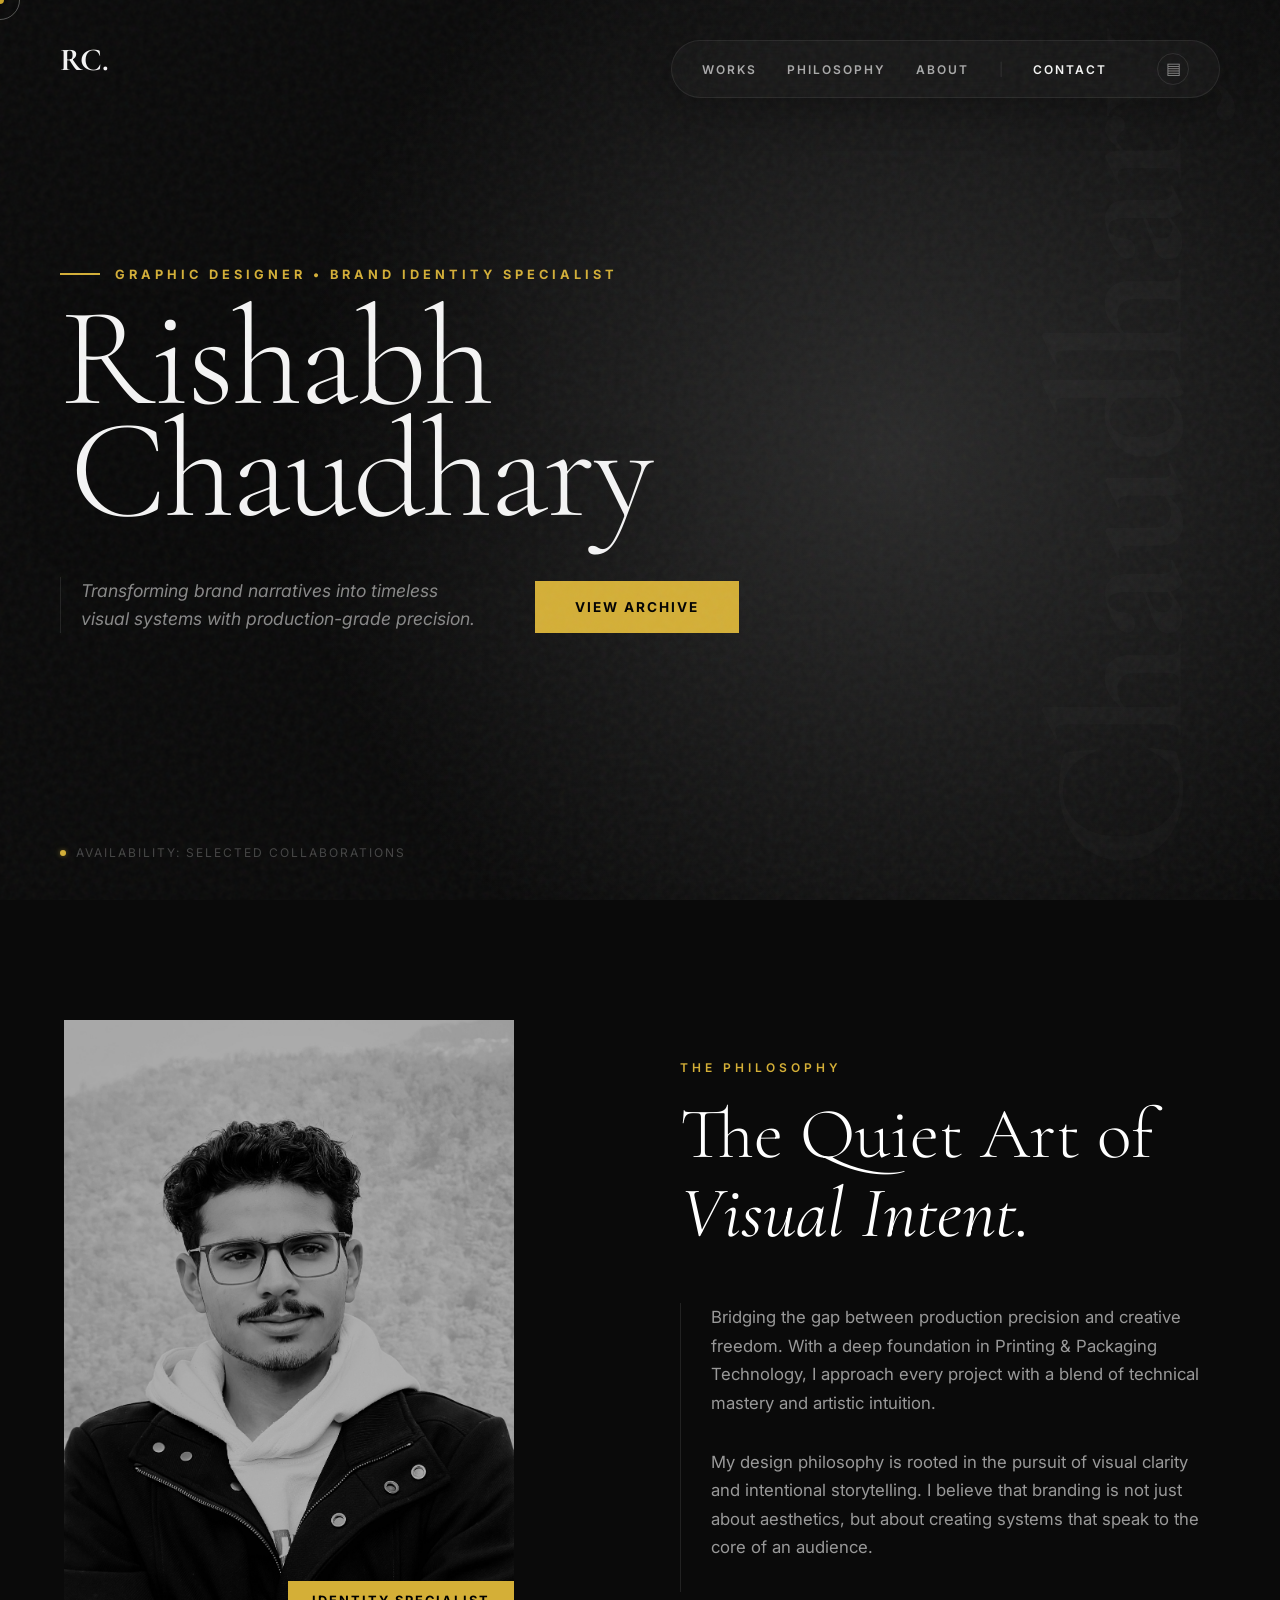
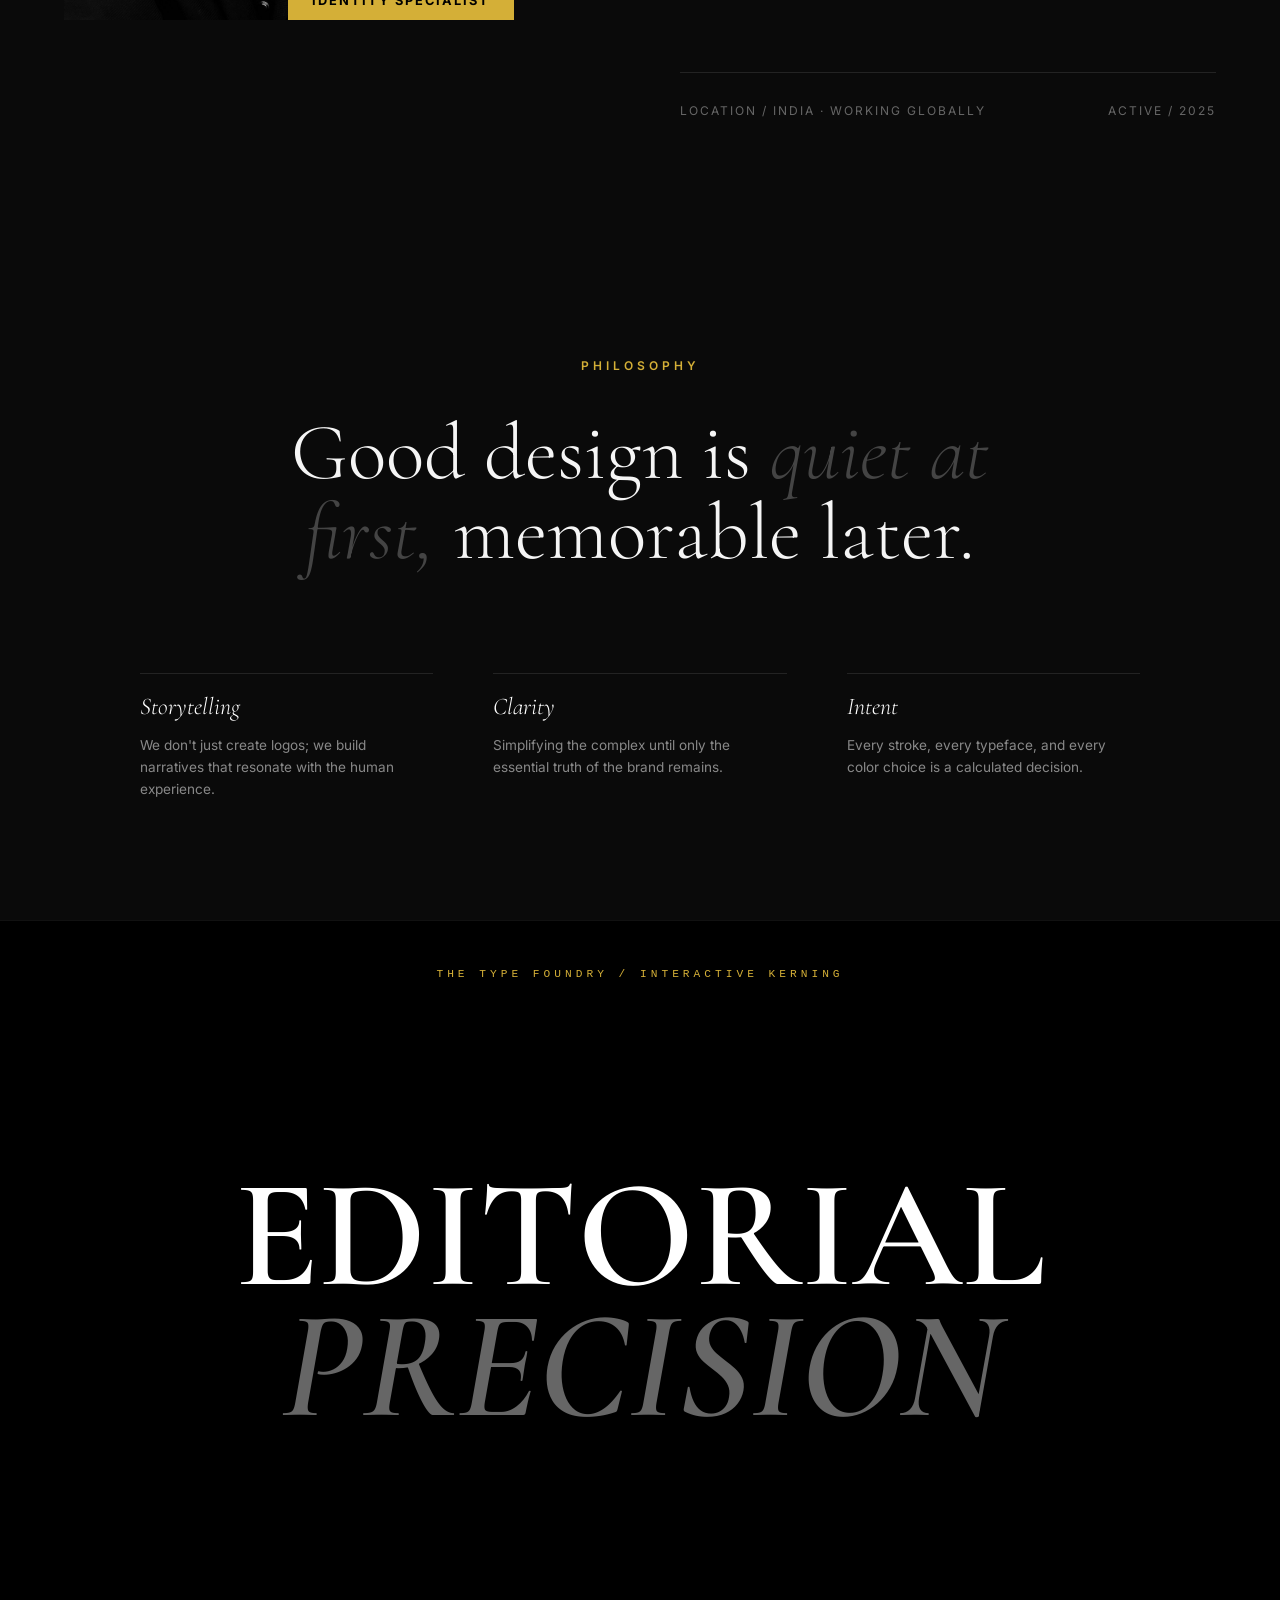
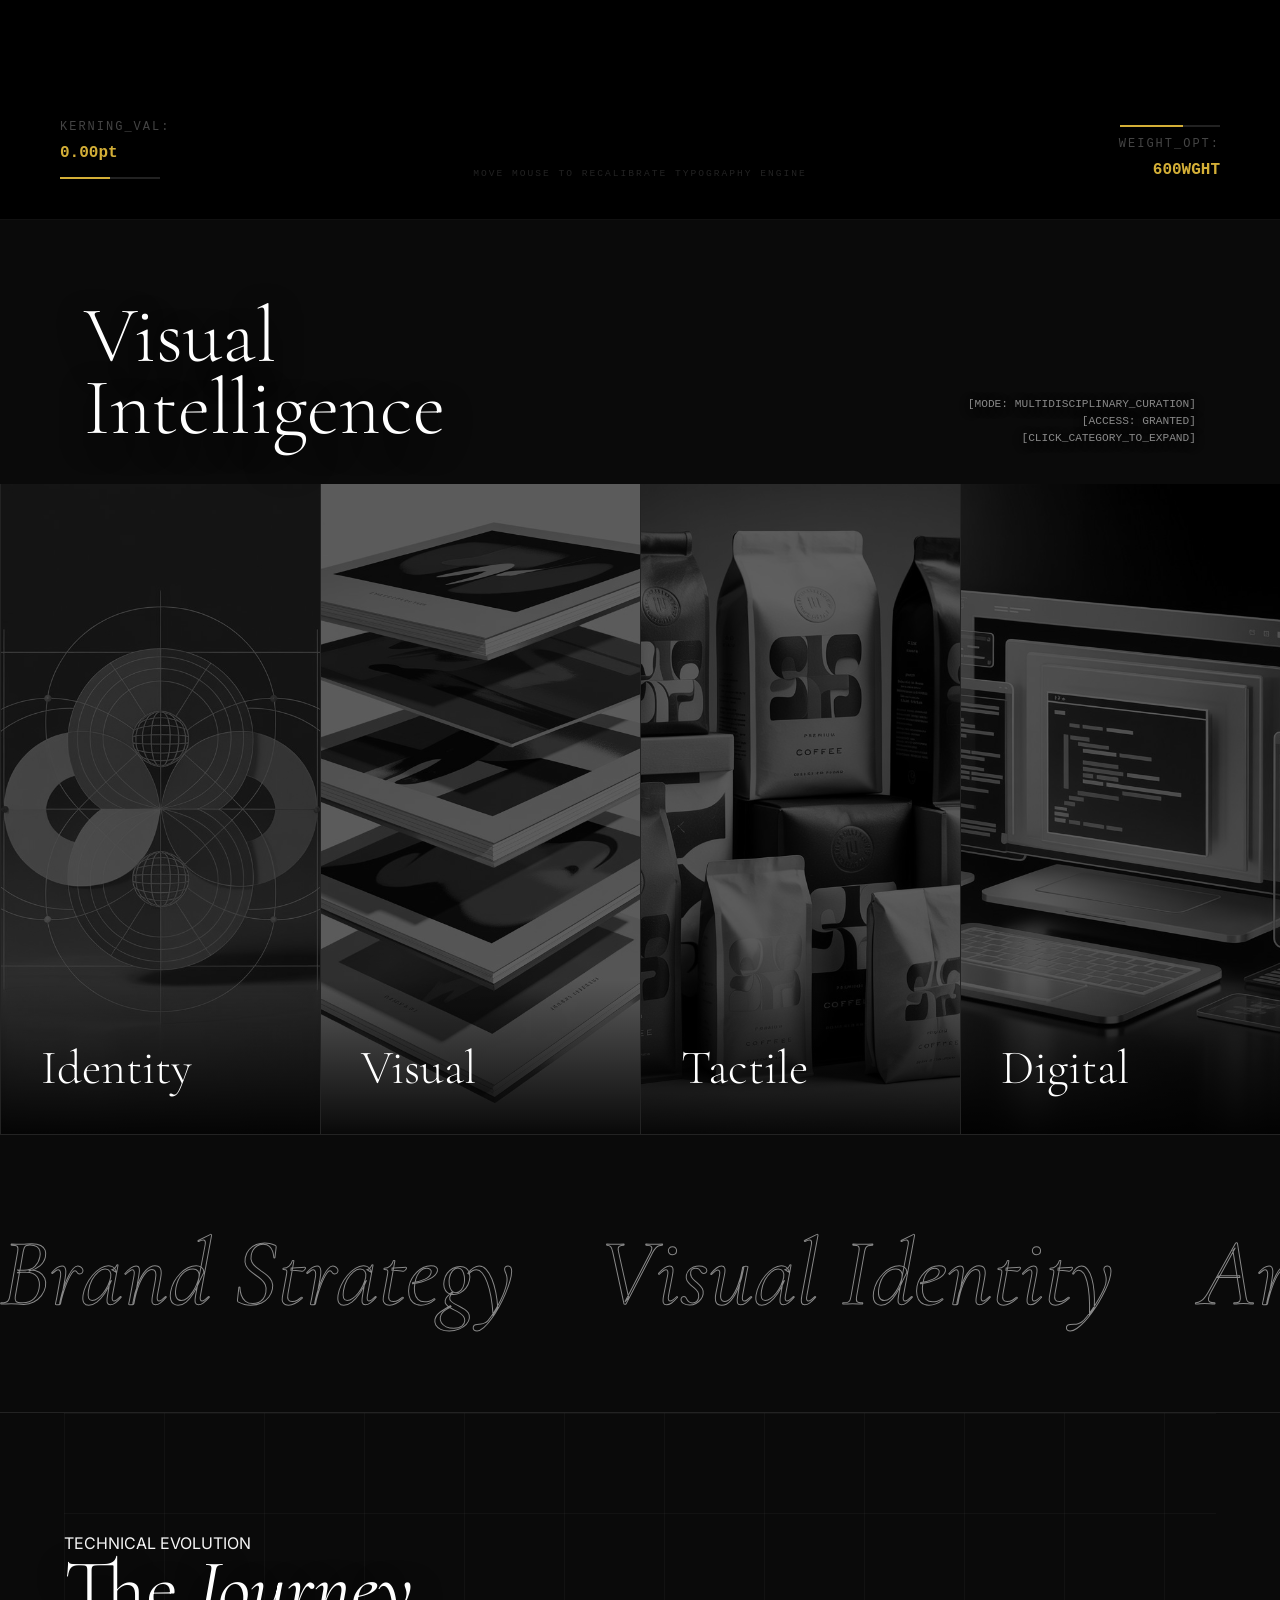
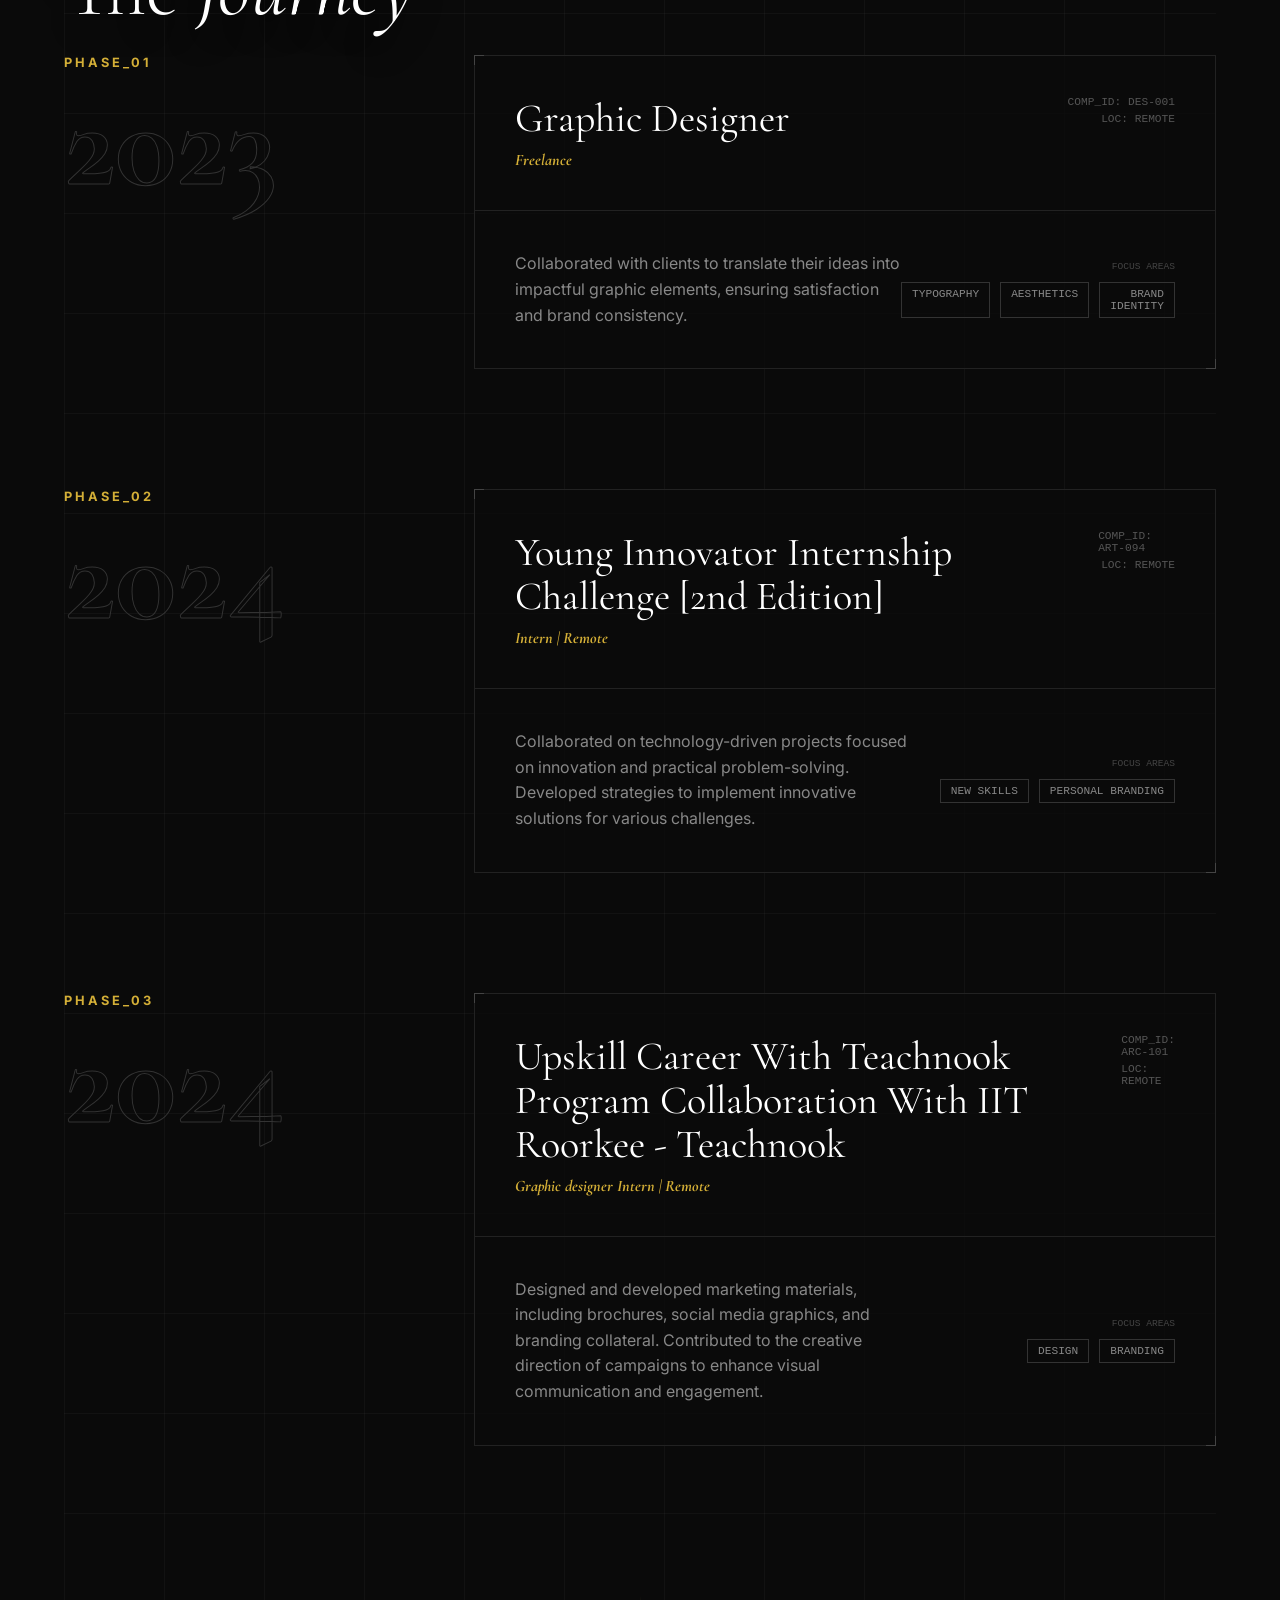
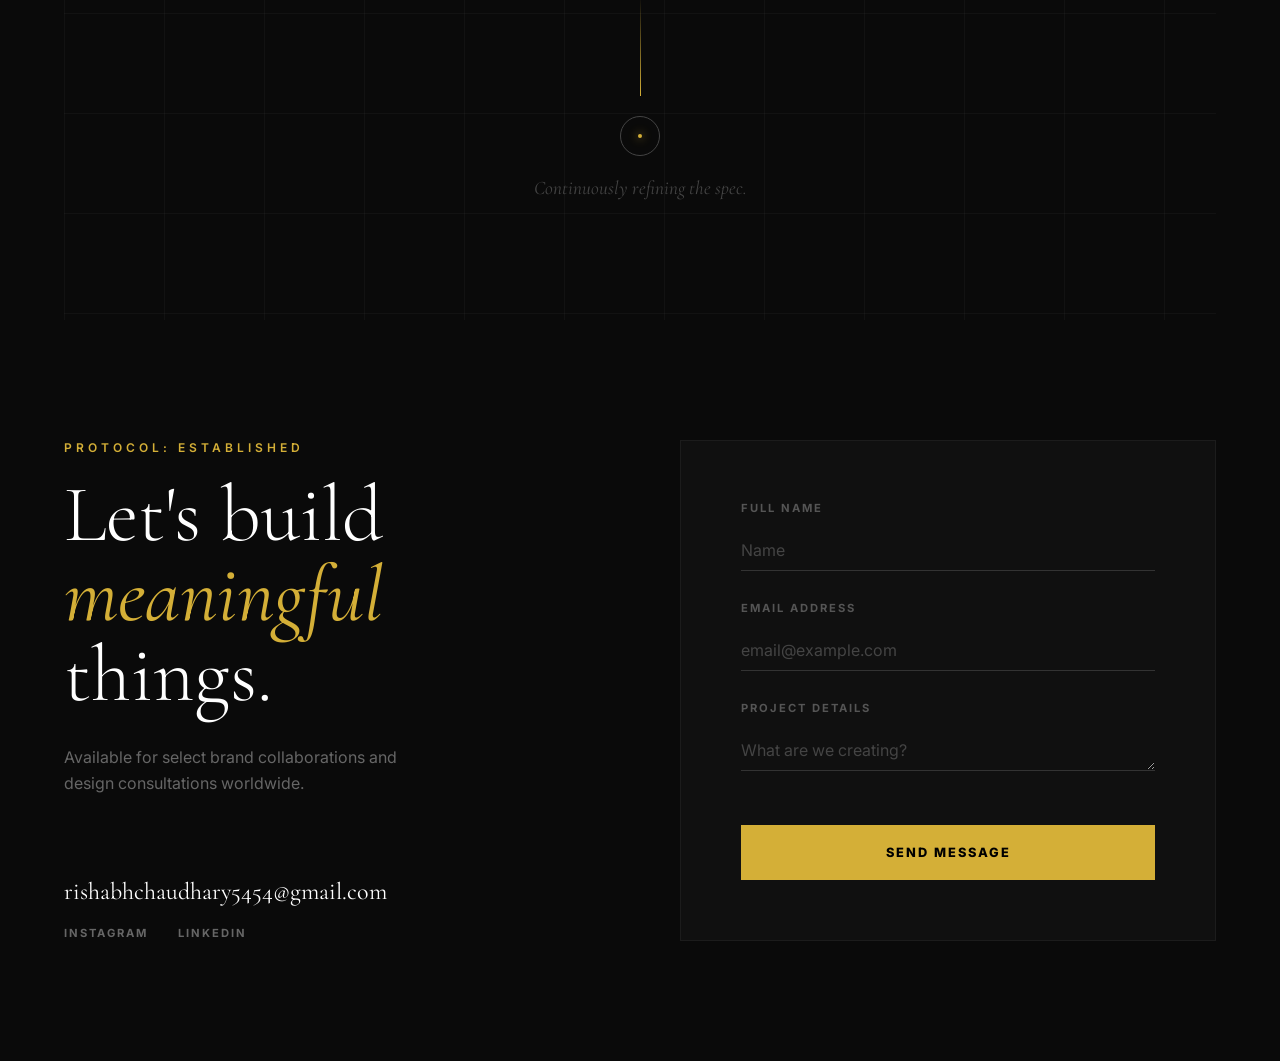
==== commit f9fbffcb: "Update social links (LinkedIn/Instagram) and remove Behance" ====
--- a/index.html
+++ b/index.html
@@ -423,12 +423,13 @@
                 </p>
 
                 <div class="contact-meta">
-                    <a href="mailto:hello@rishabh.studio" class="contact-email">rishabhchaudhary5454@gmail.com</a>
+                    <a href="rishabhchaudhary5454" class="contact-email">rishabhchaudhary5454@gmail.com</a>
 
                     <div class="contact-socials">
-                        <a href="#" class="social-link">Instagram</a>
-                        <a href="#" class="social-link">Behance</a>
-                        <a href="#" class="social-link">Linkedin</a>
+                        <a href="http://instagram.com/rishabh_chaudhary10/" target="_blank" rel="noopener noreferrer"
+                            class="social-link">Instagram</a>
+                        <a href="https://www.linkedin.com/in/rishabh-chaudhary-4536262ab/" target="_blank"
+                            rel="noopener noreferrer" class="social-link">Linkedin</a>
                     </div>
                 </div>
             </div>
